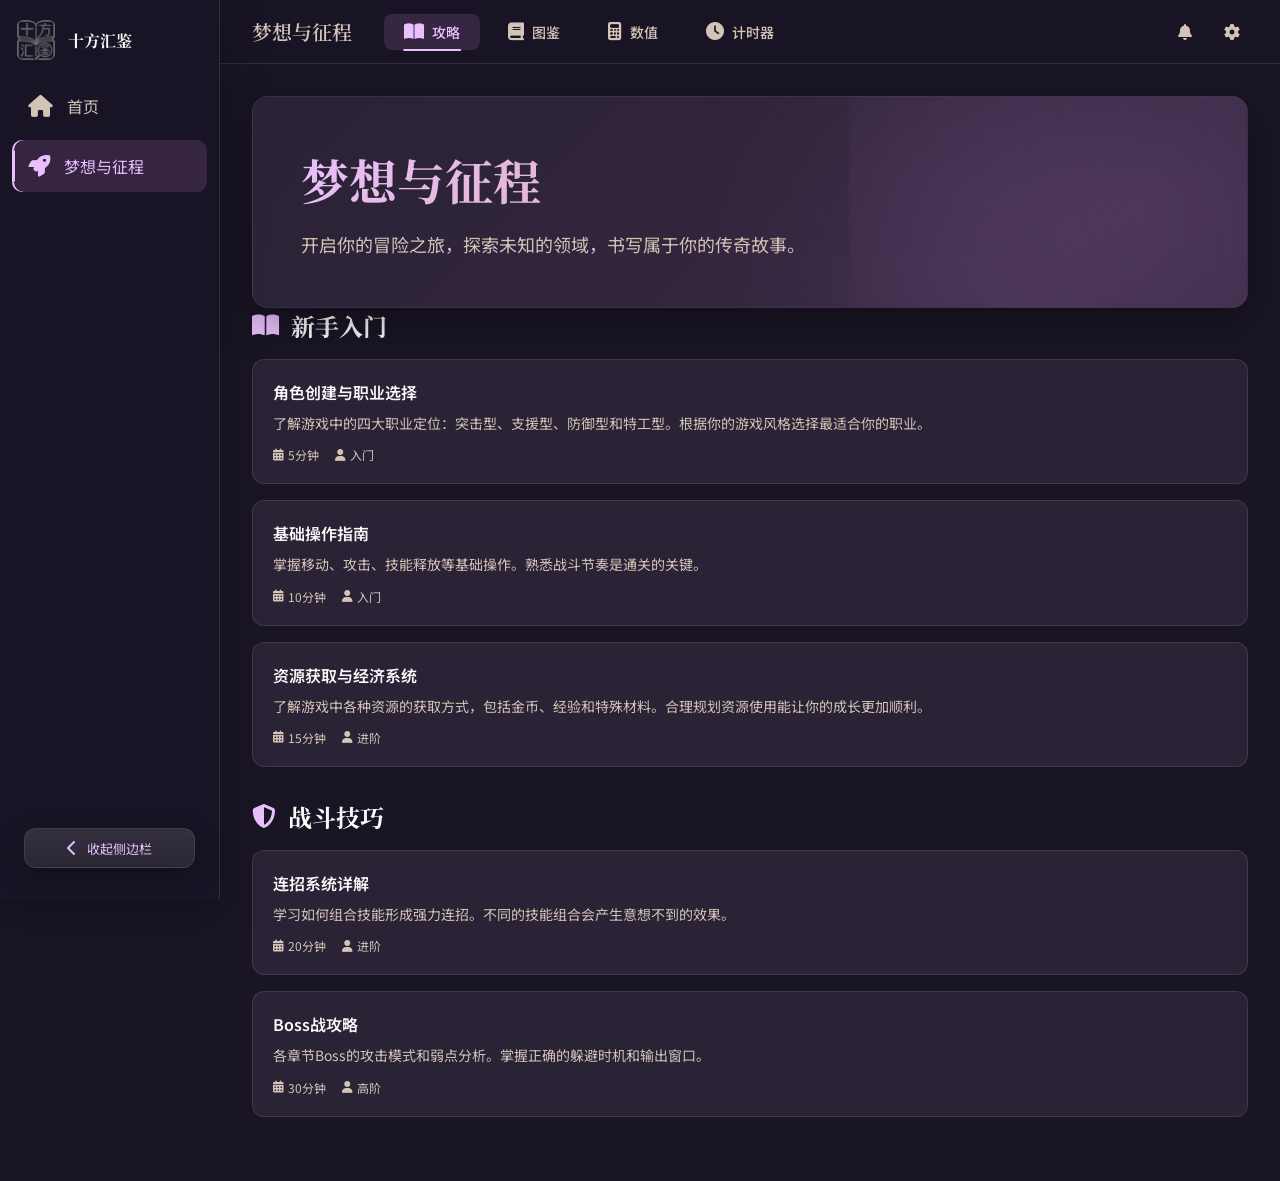
==== dreams.html @ 82f9de35 "Add files via upload" ====
<!DOCTYPE html>
<html lang="zh-CN">
  <head>
<meta charset="UTF-8">
<meta name="viewport" content="width=device-width, initial-scale=1.0">
<title>梦想与征程 - 十方汇鉴</title>
<link rel="icon" type="image/png" href="icon/app_icon_round.png">
<link href="https://cdn.bootcdn.net/ajax/libs/font-awesome/6.4.0/css/all.min.css" rel="stylesheet">
<link href="https://fonts.googleapis.com/css2?family=Noto+Serif+SC:wght@400;600;700&family=Noto+Sans+SC:wght@400;500;700&family=Material+Symbols+Outlined:opsz,wght@20..48,100..700&display=swap" rel="stylesheet">
<script>
  // 首次访问默认展开；之后才持久化用户折叠选择
  try {
    if (!localStorage.getItem('sidebarVisited')) {
      localStorage.setItem('sidebarVisited', 'true');
      localStorage.setItem('sidebarCollapsed', 'false');
    }

    // 预先应用侧边栏折叠状态，避免页面跳转时“闪一下”
    if (localStorage.getItem('sidebarCollapsed') === 'true') {
      document.documentElement.classList.add('sidebar-precollapsed');
    }
  } catch (e) {}
</script>
<link rel="stylesheet" href="styles.css">
</head>
<body class="theme-dream">

<!-- 侧边栏 -->
<aside class="sidebar">
  <div class="sidebar-header">
    <img src="icon/logo.png" alt="十方汇鉴" class="sidebar-logo">
    <span class="sidebar-title">十方汇鉴</span>
  </div>
  
  <nav class="sidebar-nav">
    <a class="nav-btn" data-page="home" href="index.html">
      <i class="fas fa-home"></i>
      <span class="nav-text">首页</span>
    </a>
    <a class="nav-btn active" data-page="dream" href="dreams.html">
      <i class="fas fa-rocket"></i>
      <span class="nav-text">梦想与征程</span>
    </a>
  </nav>

  <div class="sidebar-footer">
    <button class="sidebar-toggle" id="sidebarToggle" aria-label="折叠/展开侧边栏">
      <i class="fas fa-chevron-left" aria-hidden="true"></i>
      <span class="toggle-text">收起侧边栏</span>
    </button>
  </div>
</aside>

<!-- 主内容区 -->
<main class="main-content">
  <!-- 顶部导航 - 包含攻略、图鉴、数值、计时器 -->
  <header class="top-nav">
    <div class="top-nav-left">
      <h1 class="top-nav-title" id="pageTitle">梦想与征程</h1>
      
      <!-- 页面导航按钮 -->
      <nav class="page-nav" id="pageNav">
        <button class="page-nav-btn active" data-page="dream-home">
          <i class="fas fa-book-open"></i>
          攻略
        </button>
        <button class="page-nav-btn" data-page="dream-gallery">
          <i class="fas fa-book"></i>
          图鉴
        </button>
        <button class="page-nav-btn" data-page="dream-calc">
          <i class="fas fa-calculator"></i>
          数值
        </button>
        <button class="page-nav-btn" data-page="dream-timer">
          <i class="fas fa-clock"></i>
          计时器
        </button>
      </nav>
    </div>
    
    <div class="top-nav-actions">
      <i class="fas fa-bell"></i>
      <i class="fas fa-cog"></i>
    </div>
  </header>

  <!-- 内容区域 -->
  <div class="page-content">
    
    <!-- 梦想首页 - 攻略 -->
    <div class="page-container active" id="page-dream-home">
      <section class="hero-section">
        <div class="glow-effect glow-1"></div>
        <h2 class="hero-title">梦想与征程</h2>
        <p class="hero-subtitle">开启你的冒险之旅，探索未知的领域，书写属于你的传奇故事。</p>
      </section>

      <!-- 游戏攻略分类 -->
      <div class="guide-section">
        <h3><i class="fas fa-book-open"></i> 新手入门</h3>
        
        <div class="guide-card">
          <h4>角色创建与职业选择</h4>
          <p>了解游戏中的四大职业定位：突击型、支援型、防御型和特工型。根据你的游戏风格选择最适合你的职业。</p>
          <div class="guide-meta">
            <span><i class="fas fa-calendar-alt"></i> 5分钟</span>
            <span><i class="fas fa-user"></i> 入门</span>
          </div>
        </div>

        <div class="guide-card">
          <h4>基础操作指南</h4>
          <p>掌握移动、攻击、技能释放等基础操作。熟悉战斗节奏是通关的关键。</p>
          <div class="guide-meta">
            <span><i class="fas fa-calendar-alt"></i> 10分钟</span>
            <span><i class="fas fa-user"></i> 入门</span>
          </div>
        </div>

        <div class="guide-card">
          <h4>资源获取与经济系统</h4>
          <p>了解游戏中各种资源的获取方式，包括金币、经验和特殊材料。合理规划资源使用能让你的成长更加顺利。</p>
          <div class="guide-meta">
            <span><i class="fas fa-calendar-alt"></i> 15分钟</span>
            <span><i class="fas fa-user"></i> 进阶</span>
          </div>
        </div>
      </div>

      <div class="guide-section">
        <h3><i class="fas fa-shield-alt"></i> 战斗技巧</h3>
        
        <div class="guide-card">
          <h4>连招系统详解</h4>
          <p>学习如何组合技能形成强力连招。不同的技能组合会产生意想不到的效果。</p>
          <div class="guide-meta">
            <span><i class="fas fa-calendar-alt"></i> 20分钟</span>
            <span><i class="fas fa-user"></i> 进阶</span>
          </div>
        </div>

        <div class="guide-card">
          <h4>Boss战攻略</h4>
          <p>各章节Boss的攻击模式和弱点分析。掌握正确的躲避时机和输出窗口。</p>
          <div class="guide-meta">
            <span><i class="fas fa-calendar-alt"></i> 30分钟</span>
            <span><i class="fas fa-user"></i> 高阶</span>
          </div>
        </div>
      </div>
    </div>

    <!-- 梦想图鉴 -->
    <div class="page-container" id="page-dream-gallery">
      <div class="gallery-layout">
        <!-- 左侧：筛选和搜索 -->
        <aside class="gallery-sidebar">
          <!-- 搜索框 -->
          <div class="gallery-search">
            <i class="fas fa-search"></i>
            <input type="text" id="gallerySearchInput" placeholder="搜索道具名称...">
          </div>

          <!-- 筛选器 -->
          <div class="gallery-filters">
            <h4 class="filter-title">品阶筛选</h4>
            <div class="filter-buttons" id="filter-tier">
              <button class="filter-btn active" data-value="全部">全部</button>
              <button class="filter-btn" data-value="普通">普通</button>
              <button class="filter-btn" data-value="稀有">稀有</button>
              <button class="filter-btn" data-value="英雄">英雄</button>
              <button class="filter-btn" data-value="传说">传说</button>
            </div>

            <h4 class="filter-title">道具分类</h4>
            <div class="filter-buttons" id="filter-category">
              <button class="filter-btn active" data-value="全部">全部</button>
              <button class="filter-btn" data-value="武器">武器</button>
              <button class="filter-btn" data-value="防具">防具</button>
              <button class="filter-btn" data-value="材料">材料</button>
            </div>

            <h4 class="filter-title">适用职业</h4>
            <div class="filter-buttons" id="filter-class">
              <button class="filter-btn active" data-value="全部">全部</button>
              <button class="filter-btn" data-value="突击型">突击型</button>
              <button class="filter-btn" data-value="支援型">支援型</button>
              <button class="filter-btn" data-value="防御型">防御型</button>
              <button class="filter-btn" data-value="特工型">特工型</button>
              <button class="filter-btn" data-value="全职业">全职业</button>
            </div>
          </div>

          <!-- 统计信息 -->
          <div class="gallery-stats">
            <span>共 <strong id="itemCount">0</strong> 个道具</span>
          </div>
        </aside>

        <!-- 中间：道具列表 -->
        <div class="gallery-items" id="galleryItems">
          <div class="gallery-items-header">
            <span>道具列表</span>
          </div>
          <div class="items-list" id="itemsList">
            <!-- 动态生成 -->
          </div>
        </div>

        <!-- 右侧：道具详情 -->
        <div class="gallery-detail" id="galleryDetail">
          <div class="detail-placeholder">
            <i class="fas fa-box-open" aria-hidden="true"></i>
            <p>选择道具查看详情</p>
          </div>
          <div class="detail-content" id="itemDetailContent" style="display: none;">
            <div class="detail-header">
              <h3 class="item-name" id="detailItemName"></h3>
              <span class="item-tier" id="detailItemTier"></span>
            </div>
            <div class="detail-section">
              <h4><i class="fas fa-tags" aria-hidden="true"></i> 基本信息</h4>
              <div class="detail-row">
                <span class="detail-label">道具分类</span>
                <span class="detail-value" id="detailCategory"></span>
              </div>
              <div class="detail-row">
                <span class="detail-label">适用职业</span>
                <span class="detail-value" id="detailClass"></span>
              </div>
              <div class="detail-row">
                <span class="detail-label">是否可制作</span>
                <span class="detail-value" id="detailCraftable"></span>
              </div>
            </div>
            <div class="detail-section">
              <h4><i class="fas fa-wand-magic-sparkles" aria-hidden="true"></i> 道具属性</h4>
              <div class="item-attrs" id="detailAttrs"></div>
            </div>
            <div class="detail-section">
              <h4><i class="fas fa-location-dot" aria-hidden="true"></i> 掉落信息</h4>
              <div class="detail-row">
                <span class="detail-label">掉落来源</span>
                <span class="detail-value" id="detailSource"></span>
              </div>
              <div class="detail-row">
                <span class="detail-label">所在地图</span>
                <span class="detail-value" id="detailMap"></span>
              </div>
              <div class="detail-row">
                <span class="detail-label">刷新点位</span>
                <span class="detail-value" id="detailLocation"></span>
              </div>
              <div class="detail-row">
                <span class="detail-label">掉落概率</span>
                <span class="detail-value" id="detailDropRate"></span>
              </div>
            </div>
            <div class="detail-section" id="detailCraftSection" style="display: none;">
              <h4><i class="fas fa-hammer" aria-hidden="true"></i> 制作材料</h4>
              <div class="craft-materials" id="detailCraftMaterials"></div>
            </div>
          </div>
        </div>
      </div>
    </div>

    <!-- 梦想数值 -->
    <div class="page-container" id="page-dream-calc">
      <section class="hero-section">
        <div class="glow-effect glow-1"></div>
        <h2 class="hero-title">数值计算</h2>
        <p class="hero-subtitle">精准的角色数值分析，助你优化配装策略。</p>
      </section>

      <div class="calc-card">
        <h3>夜刃 - Kael 属性分析</h3>
        <div class="calc-row">
          <span class="calc-label">攻击力</span>
          <span class="calc-value">98</span>
        </div>
        <div class="progress-bar">
          <div class="progress-fill" style="width: 98%"></div>
        </div>
        
        <div class="calc-row" style="margin-top: 16px;">
          <span class="calc-label">防御力</span>
          <span class="calc-value">45</span>
        </div>
        <div class="progress-bar">
          <div class="progress-fill" style="width: 45%"></div>
        </div>
        
        <div class="calc-row" style="margin-top: 16px;">
          <span class="calc-label">速度</span>
          <span class="calc-value">92</span>
        </div>
        <div class="progress-bar">
          <div class="progress-fill" style="width: 92%"></div>
        </div>
        
        <div class="calc-row" style="margin-top: 16px;">
          <span class="calc-label">生命值</span>
          <span class="calc-value">3200</span>
        </div>
        <div class="progress-bar">
          <div class="progress-fill" style="width: 65%"></div>
        </div>
      </div>

      <div class="calc-card">
        <h3>流光 - Lyra 属性分析</h3>
        <div class="calc-row">
          <span class="calc-label">攻击力</span>
          <span class="calc-value">52</span>
        </div>
        <div class="progress-bar">
          <div class="progress-fill" style="width: 52%"></div>
        </div>
        
        <div class="calc-row" style="margin-top: 16px;">
          <span class="calc-label">防御力</span>
          <span class="calc-value">78</span>
        </div>
        <div class="progress-bar">
          <div class="progress-fill" style="width: 78%"></div>
        </div>
        
        <div class="calc-row" style="margin-top: 16px;">
          <span class="calc-label">治疗量</span>
          <span class="calc-value">95</span>
        </div>
        <div class="progress-bar">
          <div class="progress-fill" style="width: 95%"></div>
        </div>
      </div>
    </div>

    <!-- 梦想计时器 -->
    <div class="page-container" id="page-dream-timer">
      <section class="hero-section">
        <div class="glow-effect glow-1"></div>
        <h2 class="hero-title">计时器</h2>
        <p class="hero-subtitle">追踪重要活动时间，不再错过任何奖励。</p>
      </section>

      <div class="timer-card">
        <div class="timer-info">
          <h4>每日签到</h4>
          <p>每日凌晨重置</p>
        </div>
        <div class="timer-countdown" id="timer-signin">--:--:--</div>
      </div>

      <div class="timer-card">
        <div class="timer-info">
          <h4>体力恢复</h4>
          <p>每 6 分钟恢复 1 点</p>
        </div>
        <div class="timer-countdown" id="timer-stamina">--:--</div>
      </div>

      <div class="timer-card">
        <div class="timer-info">
          <h4>周常副本</h4>
          <p>每周一凌晨重置</p>
        </div>
        <div class="timer-countdown" id="timer-weekly">--天 --:--:--</div>
      </div>

      <div class="timer-card">
        <div class="timer-info">
          <h4>限时活动</h4>
          <p>剩余时间</p>
        </div>
        <div class="timer-countdown urgent" id="timer-event">02:34:15</div>
      </div>
    </div>

  </div>
</main>

<!-- 角色详情弹窗 -->
<div class="character-detail-modal" id="characterDetailModal">
  <div class="character-detail-content">
    <div class="character-detail-header">
      <img class="character-detail-img" src="" alt="">
      <div class="character-detail-info">
        <h3></h3>
        <span class="role-tag"></span>
      </div>
    </div>
    <div class="character-detail-stats">
      <div class="detail-stat">
        <span class="detail-stat-value">0</span>
        <span class="detail-stat-label">攻击力</span>
      </div>
      <div class="detail-stat">
        <span class="detail-stat-value">0</span>
        <span class="detail-stat-label">防御力</span>
      </div>
      <div class="detail-stat">
        <span class="detail-stat-value">0</span>
        <span class="detail-stat-label">速度</span>
      </div>
    </div>
    <p class="character-detail-desc"></p>
    <button class="character-detail-close" id="closeDetailModal">关闭</button>
  </div>
</div>

<script src="components.js"></script>
<script src="main.js"></script>
<script>
  Components.init({ currentPage: 'dream', theme: 'dream' });
</script>

</body>
</html>
---- styles.css ----
/* ===== 基础样式重置 ===== */
* {
  margin: 0;
  padding: 0;
  box-sizing: border-box;
}

/* ===== CSS 变量 - 首页主题 ===== */
:root,
.theme-home {
  --sidebar-bg: #111E31;
  --sidebar-border: rgba(255, 255, 255, 0.08);
  --sidebar-text: #b8c5d6;
  --sidebar-text-active: #ffffff;
  --sidebar-icon-bg: rgba(255, 255, 255, 0.1);
  --sidebar-hover-bg: rgba(255, 255, 255, 0.08);
  
  --bg-primary: #121212;
  --bg-secondary: #1a1a1a;
  --bg-card: #1e1e1e;
  --text-primary: #e8e8e8;
  --text-secondary: #a0a0a0;
  --accent: #c9a66b;
  
  --nav-bg: rgba(17, 30, 49, 0.95);
  --nav-text: #b8c5d6;
  --nav-active: #ffffff;
  
  /* 统一视觉 Token */
  --radius-sm: 8px;
  --radius-md: 12px;
  --radius-lg: 16px;
  --shadow-sm: 0 6px 18px rgba(0, 0, 0, 0.18);
  --shadow-md: 0 12px 36px rgba(0, 0, 0, 0.28);
  --shadow-lg: 0 20px 60px rgba(0, 0, 0, 0.38);
  --ring: 0 0 0 3px rgba(201, 166, 107, 0.35);

  --transition: all 0.28s cubic-bezier(0.2, 0.8, 0.2, 1);
}

/* ===== CSS 变量 - 游戏页主题 ===== */
.theme-dream {
  --sidebar-bg: rgba(26, 21, 37, 0.95);
  --sidebar-border: rgba(255, 255, 255, 0.1);
  --sidebar-text: #d4c4b7;
  --sidebar-text-active: #e9c0fd;
  --sidebar-icon-bg: rgba(115, 81, 134, 0.4);
  --sidebar-hover-bg: rgba(255, 255, 255, 0.1);
  
  --bg-primary: #1a1525;
  --bg-secondary: #2a2235;
  --bg-card: #2a2235;
  --text-primary: #f9f9f9;
  --text-secondary: #d4c4b7;
  --accent: #e9c0fd;
  
  --nav-bg: rgba(26, 21, 37, 0.7);
  --nav-text: #d4c4b7;
  --nav-active: #e9c0fd;
  
  --radius-sm: 8px;
  --radius-md: 12px;
  --radius-lg: 16px;
  --shadow-sm: 0 8px 24px rgba(0, 0, 0, 0.28);
  --shadow-md: 0 14px 42px rgba(0, 0, 0, 0.36);
  --shadow-lg: 0 22px 72px rgba(0, 0, 0, 0.44);
  --ring: 0 0 0 3px rgba(233, 192, 253, 0.33);

  --transition: all 0.28s cubic-bezier(0.2, 0.8, 0.2, 1);
}

/* ===== Body 基础样式 ===== */
body {
  font-family: 'Noto Sans SC', 'Microsoft YaHei', sans-serif;
  background-color: var(--bg-primary);
  color: var(--text-primary);
  min-height: 100vh;
  transition: var(--transition);
  overflow-x: hidden;
}

::selection {
  background: rgba(201, 166, 107, 0.35);
}

.theme-dream ::selection {
  background: rgba(233, 192, 253, 0.3);
}

a {
  color: inherit;
  text-decoration: none;
}

button {
  font-family: inherit;
}

/* 键盘可访问性：仅键盘时显示焦点环 */
:where(a, button, input, [tabindex]):focus-visible {
  outline: none;
  box-shadow: var(--ring);
  border-radius: var(--radius-sm);
}

/* 让滚动条更精致（支持的浏览器） */
*::-webkit-scrollbar {
  width: 8px;
  height: 8px;
}

*::-webkit-scrollbar-thumb {
  background: rgba(255, 255, 255, 0.12);
  border-radius: 999px;
}

*::-webkit-scrollbar-thumb:hover {
  background: rgba(255, 255, 255, 0.18);
}

*::-webkit-scrollbar-track {
  background: transparent;
}

/* 降低动画眩晕 */
@media (prefers-reduced-motion: reduce) {
  * {
    animation-duration: 1ms !important;
    animation-iteration-count: 1 !important;
    transition-duration: 1ms !important;
    scroll-behavior: auto !important;
  }
}

/* 图标字体 */
.fas {
  font-family: 'Font Awesome 6 Free';
  font-weight: 900;
  display: inline-block;
  font-style: normal;
  font-variant: normal;
  text-rendering: auto;
  line-height: 1;
}

body::before {
  content: '';
  position: fixed;
  top: 0;
  left: 0;
  right: 0;
  bottom: 0;
  pointer-events: none;
  z-index: -1;
  background: var(--bg-primary);
  transition: var(--transition);
}

/* 主题特定背景 */
.theme-home body::before {
  background: var(--bg-primary);
}

.theme-dream body::before {
  background: 
    radial-gradient(circle at top right, rgba(115, 81, 134, 0.2), transparent 40%),
    radial-gradient(circle at bottom left, rgba(233, 192, 253, 0.15), transparent 50%),
    #1a1525;
}

/* ===== 侧边栏 ===== */
.sidebar {
  position: fixed;
  left: 0;
  top: 0;
  height: 100vh;
  width: 220px;
  background: var(--sidebar-bg);
  border-right: 1px solid var(--sidebar-border);
  display: flex;
  flex-direction: column;
  align-items: center;
  padding: 20px 0;
  z-index: 1000;
  transition: var(--transition);
  overflow: hidden;
  box-shadow: 0 12px 40px rgba(0, 0, 0, 0.28);
}

/* 侧边栏折叠状态 */
.sidebar.collapsed {
  width: 72px;
}

/* 首屏预折叠：避免页面跳转时侧边栏闪烁 */
.sidebar-precollapsed .sidebar {
  width: 72px;
}

.sidebar-precollapsed .nav-text {
  opacity: 0;
  width: 0;
  margin: 0;
}

.sidebar-precollapsed .sidebar-title {
  opacity: 0;
}

.sidebar-precollapsed .main-content {
  margin-left: 72px;
}

.sidebar-precollapsed .sidebar-toggle {
  width: 44px;
  height: 44px;
  border-radius: 10px;
}

.sidebar-precollapsed .sidebar-toggle .toggle-text {
  display: none;
}

.sidebar-precollapsed .sidebar-toggle .fas {
  transform: rotate(180deg);
}

.sidebar.collapsed .nav-text {
  opacity: 0;
  width: 0;
  margin: 0;
}

.sidebar.collapsed .sidebar-title {
  opacity: 0;
}

/* 导航文字默认显示 */
.nav-text {
  opacity: 1;
  transition: opacity 0.3s ease, width 0.3s ease, margin 0.3s ease;
}

.sidebar-header {
  width: 100%;
  display: flex;
  align-items: center;
  justify-content: flex-start;
  padding: 0 16px;
  margin-bottom: 20px;
  flex-shrink: 0;
  position: relative;
  box-sizing: border-box;
}

/* Logo样式 */
.sidebar-logo {
  width: 40px;
  height: 40px;
  object-fit: contain;
  border-radius: 8px;
  transition: transform 0.3s ease;
  flex-shrink: 0;
}

.sidebar-logo:hover {
  transform: translateY(-1px) scale(1.02);
}

.sidebar-title {
  margin-left: 12px;
  white-space: nowrap;
  opacity: 1;
  font-family: 'Noto Serif SC', serif;
  font-weight: 700;
  font-size: 16px;
  color: var(--text-primary);
  transition: opacity 0.3s ease, margin 0.3s ease;
  pointer-events: none;
}

.sidebar.collapsed .sidebar-title {
  opacity: 0;
  margin-left: 0;
  width: 0;
  overflow: hidden;
}

/* 侧边栏切换按钮 - 优化设计 */
.sidebar-toggle {
  width: calc(100% - 24px);
  height: 40px;
  border-radius: var(--radius-md);
  background: linear-gradient(180deg, rgba(255,255,255,0.12), rgba(255,255,255,0.08));
  border: 1px solid var(--sidebar-border);
  color: var(--sidebar-text-active);
  display: flex;
  align-items: center;
  justify-content: center;
  gap: 10px;
  cursor: pointer;
  transition: var(--transition);
  font-size: 14px;
  box-shadow: var(--shadow-sm);
}

.sidebar-toggle:hover {
  background: linear-gradient(180deg, rgba(255,255,255,0.14), rgba(255,255,255,0.10));
  color: var(--sidebar-text-active);
  border-color: var(--accent);
  transform: translateY(-1px);
}

.sidebar-toggle:active {
  transform: translateY(0px) scale(0.99);
  box-shadow: none;
}

.sidebar.collapsed .sidebar-toggle {
  width: 44px;
  height: 44px;
  border-radius: var(--radius-md);
}

.sidebar.collapsed .sidebar-toggle:hover {
  transform: translateY(-1px);
}

.sidebar-toggle .fas {
  font-size: 16px;
  transition: transform 0.3s ease;
}

.sidebar.collapsed .sidebar-toggle .fas {
  transform: rotate(180deg);
}

.sidebar-toggle .toggle-text {
  font-size: 13px;
  letter-spacing: 0.2px;
  white-space: nowrap;
}

.sidebar.collapsed .sidebar-toggle .toggle-text {
  display: none;
}

.sidebar-footer {
  width: 100%;
  padding: 12px;
  flex-shrink: 0;
  display: flex;
  justify-content: center;
}

.theme-dream .sidebar-header {
  background: transparent;
}

.sidebar-nav {
  flex: 1;
  width: 100%;
  padding: 0 12px;
  display: flex;
  flex-direction: column;
  gap: 8px;
}

.nav-btn {
  display: flex;
  align-items: center;
  padding: 14px 16px;
  border-radius: 10px;
  cursor: pointer;
  transition: var(--transition);
  text-decoration: none;
  color: var(--sidebar-text);
  position: relative;
  white-space: nowrap;
  overflow: hidden;
  min-height: 52px;
  box-sizing: border-box;
  outline: none;
}

.sidebar.collapsed .nav-btn {
  padding: 14px;
  justify-content: center;
}

.nav-btn:hover {
  background: var(--sidebar-hover-bg);
  color: var(--sidebar-text-active);
  transform: translateX(2px);
}

.nav-btn:active {
  transform: translateX(1px) scale(0.99);
}

.nav-btn.active {
  background: var(--sidebar-icon-bg);
  color: var(--sidebar-text-active);
  box-shadow: inset 2px 0 0 var(--accent);
}

.nav-btn::after {
  content: '';
  position: absolute;
  left: 10px;
  right: 10px;
  bottom: 6px;
  height: 1px;
  background: linear-gradient(90deg, transparent, rgba(255,255,255,0.12), transparent);
  opacity: 0;
  transition: opacity 0.2s ease;
}

.nav-btn:hover::after {
  opacity: 1;
}

.nav-btn.active::before {
  content: '';
  position: absolute;
  left: 0;
  top: 10px;
  bottom: 10px;
  width: 3px;
  background: var(--accent);
  border-radius: 999px;
  box-shadow: 0 0 0 1px rgba(0,0,0,0.12);
}

.theme-dream .nav-btn.active::before {
  background: #e9c0fd;
}

.theme-dream .nav-btn.active {
  background: rgba(115, 81, 134, 0.3);
  box-shadow: inset 2px 0 0 #e9c0fd;
}

.nav-btn .fas {
  font-size: 22px;
  flex-shrink: 0;
  margin-right: 14px;
  min-width: 22px;
  text-align: center;
}

/* 折叠态：图标更居中更“按钮化” */
.sidebar.collapsed .nav-btn {
  border-radius: var(--radius-md);
}

.sidebar.collapsed .nav-btn:hover {
  transform: translateY(-1px);
}

.sidebar.collapsed .nav-btn:active {
  transform: translateY(0px) scale(0.99);
}

.sidebar.collapsed .nav-btn .fas {
  margin-right: 0;
}

/* ===== 主内容区 ===== */
.main-content {
  margin-left: 220px;
  min-height: 100vh;
  transition: var(--transition);
}

/* ===== 顶部导航 ===== */
.top-nav {
  position: sticky;
  top: 0;
  height: 64px;
  background: var(--nav-bg);
  backdrop-filter: blur(20px);
  border-bottom: 1px solid var(--sidebar-border);
  display: flex;
  align-items: center;
  justify-content: space-between;
  padding: 0 32px;
  z-index: 100;
  transition: var(--transition);
}

.top-nav-left {
  display: flex;
  align-items: center;
  gap: 32px;
}

.top-nav-title {
  font-family: 'Noto Serif SC', serif;
  font-size: 20px;
  font-weight: 600;
  color: var(--nav-text);
  transition: var(--transition);
}

/* 顶部页面导航按钮 */
.page-nav {
  display: flex;
  gap: 8px;
}

.page-nav-btn {
  position: relative;
  padding: 8px 20px;
  border-radius: 8px;
  cursor: pointer;
  transition: var(--transition);
  color: var(--nav-text);
  font-size: 14px;
  font-weight: 500;
  display: flex;
  align-items: center;
  gap: 8px;
  border: none;
  background: transparent;
}

.page-nav-btn:hover {
  background: var(--sidebar-hover-bg);
  color: var(--nav-active);
}

.page-nav-btn.active {
  background: var(--sidebar-icon-bg);
  color: var(--nav-active);
}

.theme-dream .page-nav-btn.active {
  background: rgba(115, 81, 134, 0.3);
}

.page-nav-btn.active::after {
  content: '';
  position: absolute;
  bottom: -1px;
  left: 50%;
  transform: translateX(-50%);
  width: 60%;
  height: 2px;
  background: var(--accent);
  border-radius: 2px;
}

.theme-dream .page-nav-btn.active::after {
  background: #e9c0fd;
}

.page-nav-btn .fas {
  font-size: 18px;
}

.top-nav-actions {
  display: flex;
  align-items: center;
  gap: 16px;
}

.top-nav-actions .fas {
  color: var(--nav-text);
  cursor: pointer;
  padding: 8px;
  border-radius: 8px;
  transition: var(--transition);
}

.top-nav-actions .fas:hover {
  background: var(--sidebar-hover-bg);
  color: var(--nav-active);
}

/* ===== 内容区域 ===== */
.page-content {
  padding: 32px;
  max-width: 1400px;
  margin: 0 auto;
}

/* 页面容器 */
.page-container {
  display: none;
  animation: fadeIn 0.35s cubic-bezier(0.2, 0.8, 0.2, 1);
}

.page-container.active {
  display: block;
}

/* 首页样式 */
.home-page {
  display: flex;
  flex-direction: column;
  gap: 32px;
}

.hero-section {
  background: linear-gradient(135deg, #1e1e1e 0%, #2a2a2a 100%);
  border-radius: 16px;
  padding: 48px;
  position: relative;
  overflow: hidden;
  border: 1px solid rgba(255, 255, 255, 0.06);
  box-shadow: var(--shadow-md);
}

.theme-dream .hero-section {
  background: linear-gradient(135deg, #2a2235 0%, #3a2a45 100%);
}

.hero-section::before {
  content: '';
  position: absolute;
  top: -50%;
  right: -20%;
  width: 60%;
  height: 200%;
  background: radial-gradient(ellipse, rgba(201, 166, 107, 0.15), transparent);
  pointer-events: none;
}

.theme-dream .hero-section::before {
  background: radial-gradient(ellipse, rgba(115, 81, 134, 0.3), transparent);
}

.hero-title {
  font-family: 'Noto Serif SC', serif;
  font-size: 48px;
  font-weight: 700;
  margin-bottom: 16px;
  background: linear-gradient(135deg, #ffffff 0%, #a0a0a0 100%);
  -webkit-background-clip: text;
  -webkit-text-fill-color: transparent;
  background-clip: text;
}

.theme-dream .hero-title {
  background: linear-gradient(135deg, #e9c0fd 0%, #d4a373 100%);
  -webkit-background-clip: text;
  background-clip: text;
}

.hero-subtitle {
  font-size: 18px;
  color: var(--text-secondary);
  max-width: 600px;
  line-height: 1.6;
}

/* 卡片网格 */
.card-grid {
  display: grid;
  grid-template-columns: repeat(auto-fill, minmax(300px, 1fr));
  gap: 24px;
}

.content-card {
  background: var(--bg-card);
  border-radius: 12px;
  padding: 24px;
  border: 1px solid var(--sidebar-border);
  transition: var(--transition);
  cursor: pointer;
  box-shadow: 0 0 0 rgba(0,0,0,0);
  position: relative;
  overflow: hidden;
}

.content-card:hover {
  transform: translateY(-4px);
  border-color: var(--accent);
  box-shadow: var(--shadow-md);
}

.theme-dream .content-card:hover {
  box-shadow: 0 12px 40px rgba(115, 81, 134, 0.28);
}

.content-card::before {
  content: '';
  position: absolute;
  inset: -40% -30%;
  background: radial-gradient(circle at 30% 30%, rgba(255,255,255,0.08), transparent 55%);
  opacity: 0;
  transform: translateY(8px);
  transition: opacity 0.25s ease, transform 0.25s ease;
  pointer-events: none;
}

.content-card:hover::before {
  opacity: 1;
  transform: translateY(0);
}

.content-card:active {
  transform: translateY(-1px) scale(0.99);
  box-shadow: var(--shadow-sm);
}

.card-icon {
  width: 48px;
  height: 48px;
  background: var(--sidebar-icon-bg);
  border-radius: 12px;
  display: flex;
  align-items: center;
  justify-content: center;
  margin-bottom: 16px;
  box-shadow: inset 0 0 0 1px rgba(255,255,255,0.06);
}

.card-icon .fas {
  font-size: 24px;
  color: var(--accent);
}

.card-title {
  font-family: 'Noto Serif SC', serif;
  font-size: 20px;
  font-weight: 600;
  margin-bottom: 8px;
  color: var(--text-primary);
}

.card-desc {
  font-size: 14px;
  color: var(--text-secondary);
  line-height: 1.6;
}

/* ===== 角色卡片 ===== */
.character-grid {
  display: grid;
  grid-template-columns: repeat(auto-fill, minmax(260px, 1fr));
  gap: 24px;
}

.character-card {
  background: var(--bg-card);
  border-radius: 12px;
  overflow: hidden;
  border: 1px solid var(--sidebar-border);
  transition: var(--transition);
  cursor: pointer;
  box-shadow: 0 0 0 rgba(0,0,0,0);
}

.character-card:hover {
  transform: scale(1.02);
  border-color: var(--accent);
  box-shadow: var(--shadow-md);
}

.theme-dream .character-card:hover {
  border-color: #e9c0fd;
}

.character-card.clicked {
  transform: scale(0.98);
  box-shadow: inset 0 0 20px rgba(0, 0, 0, 0.3);
}

.character-img {
  width: 100%;
  height: 200px;
  object-fit: cover;
  filter: brightness(0.8);
  transition: var(--transition);
}

.character-card:hover .character-img {
  filter: brightness(1);
}

.character-info {
  padding: 16px;
}

.character-name {
  font-family: 'Noto Serif SC', serif;
  font-size: 18px;
  font-weight: 600;
  margin-bottom: 4px;
  color: var(--text-primary);
}

.character-role {
  font-size: 14px;
  color: var(--accent);
  margin-bottom: 8px;
}

.theme-dream .character-role {
  color: #e9c0fd;
}

.character-stats {
  display: flex;
  gap: 12px;
  font-size: 12px;
  color: var(--text-secondary);
}

.stat-item {
  display: flex;
  align-items: center;
  gap: 4px;
}

.stat-item .fas {
  font-size: 14px;
  opacity: 0.9;
}

/* 角色卡片详情弹窗 */
.character-detail-modal {
  position: fixed;
  top: 0;
  left: 0;
  right: 0;
  bottom: 0;
  background: rgba(0, 0, 0, 0.7);
  display: flex;
  align-items: center;
  justify-content: center;
  z-index: 2000;
  opacity: 0;
  visibility: hidden;
  transition: var(--transition);
}

.character-detail-modal.active {
  opacity: 1;
  visibility: visible;
}

.character-detail-content {
  background: var(--bg-card);
  border-radius: 16px;
  padding: 32px;
  max-width: 500px;
  width: 90%;
  border: 1px solid var(--sidebar-border);
  transform: scale(0.9);
  transition: var(--transition);
}

.character-detail-modal.active .character-detail-content {
  transform: scale(1);
}

.character-detail-header {
  display: flex;
  gap: 20px;
  margin-bottom: 24px;
}

.character-detail-img {
  width: 120px;
  height: 120px;
  border-radius: 12px;
  object-fit: cover;
}

.character-detail-info h3 {
  font-family: 'Noto Serif SC', serif;
  font-size: 24px;
  margin-bottom: 8px;
  color: var(--text-primary);
}

.character-detail-info .role-tag {
  display: inline-block;
  padding: 4px 12px;
  background: var(--sidebar-icon-bg);
  border-radius: 20px;
  font-size: 12px;
  color: var(--accent);
  margin-bottom: 12px;
}

.character-detail-stats {
  display: grid;
  grid-template-columns: repeat(3, 1fr);
  gap: 16px;
  margin-bottom: 24px;
}

.detail-stat {
  text-align: center;
  padding: 16px;
  background: var(--bg-secondary);
  border-radius: 12px;
}

.detail-stat-value {
  font-size: 28px;
  font-weight: 700;
  color: var(--accent);
  display: block;
}

.detail-stat-label {
  font-size: 12px;
  color: var(--text-secondary);
  margin-top: 4px;
}

.character-detail-desc {
  color: var(--text-secondary);
  line-height: 1.6;
  margin-bottom: 20px;
}

.character-detail-close {
  width: 100%;
  padding: 12px;
  background: var(--sidebar-icon-bg);
  border: none;
  border-radius: 8px;
  color: var(--text-primary);
  font-size: 14px;
  cursor: pointer;
  transition: var(--transition);
}

.character-detail-close:hover {
  background: var(--accent);
  color: #121212;
}

/* ===== 攻略页面 ===== */
.guide-section {
  margin-bottom: 32px;
}

.guide-section h3 {
  font-family: 'Noto Serif SC', serif;
  font-size: 24px;
  margin-bottom: 16px;
  color: var(--text-primary);
  display: flex;
  align-items: center;
  gap: 12px;
}

.guide-section h3 .fas {
  color: var(--accent);
}

.theme-dream .guide-section h3 .fas {
  color: #e9c0fd;
}

.guide-card {
  background: var(--bg-card);
  border-radius: 12px;
  padding: 20px;
  border: 1px solid var(--sidebar-border);
  margin-bottom: 16px;
  transition: var(--transition);
  cursor: pointer;
}

.guide-card:hover {
  border-color: var(--accent);
  transform: translateX(8px);
}

.theme-dream .guide-card:hover {
  border-color: #e9c0fd;
}

.guide-card h4 {
  font-size: 16px;
  font-weight: 600;
  margin-bottom: 8px;
  color: var(--text-primary);
}

.guide-card p {
  font-size: 14px;
  color: var(--text-secondary);
  line-height: 1.6;
}

.guide-card .guide-meta {
  display: flex;
  gap: 16px;
  margin-top: 12px;
  font-size: 12px;
  color: var(--text-secondary);
}

.guide-card .guide-meta span {
  display: flex;
  align-items: center;
  gap: 4px;
}

/* ===== 数值页面 ===== */
.calc-card {
  background: var(--bg-card);
  border-radius: 12px;
  padding: 24px;
  border: 1px solid var(--sidebar-border);
  margin-bottom: 24px;
}

.calc-card h3 {
  font-family: 'Noto Serif SC', serif;
  font-size: 20px;
  margin-bottom: 20px;
  color: var(--text-primary);
}

.calc-row {
  display: flex;
  align-items: center;
  justify-content: space-between;
  padding: 12px 0;
  border-bottom: 1px solid var(--sidebar-border);
}

.calc-row:last-child {
  border-bottom: none;
}

.calc-label {
  color: var(--text-secondary);
  font-size: 14px;
}

.calc-value {
  color: var(--accent);
  font-size: 18px;
  font-weight: 600;
}

.theme-dream .calc-value {
  color: #e9c0fd;
}

.progress-bar {
  width: 100%;
  height: 8px;
  background: var(--sidebar-border);
  border-radius: 4px;
  overflow: hidden;
  margin-top: 8px;
}

.progress-fill {
  height: 100%;
  background: linear-gradient(90deg, var(--accent), #f0bd8b);
  border-radius: 4px;
  transition: width 0.5s ease;
}

.theme-dream .progress-fill {
  background: linear-gradient(90deg, #735186, #e9c0fd);
}

/* ===== 计时器页面 ===== */
.timer-card {
  background: var(--bg-card);
  border-radius: 12px;
  padding: 24px;
  border: 1px solid var(--sidebar-border);
  margin-bottom: 16px;
  display: flex;
  align-items: center;
  justify-content: space-between;
}

.timer-info h4 {
  font-size: 16px;
  font-weight: 600;
  margin-bottom: 4px;
  color: var(--text-primary);
}

.timer-info p {
  font-size: 14px;
  color: var(--text-secondary);
}

.timer-countdown {
  font-family: 'Noto Sans SC', monospace;
  font-size: 24px;
  font-weight: 700;
  color: var(--accent);
}

.theme-dream .timer-countdown {
  color: #e9c0fd;
}

.timer-countdown.urgent {
  color: #ef4444;
  animation: pulse 1s infinite;
}

@keyframes pulse {
  0%, 100% { opacity: 1; }
  50% { opacity: 0.5; }
}

/* ===== 游戏页面专用 ===== */
.game-page-header {
  margin-bottom: 32px;
}

.game-tabs {
  display: flex;
  gap: 8px;
  margin-bottom: 24px;
}

.game-tab {
  padding: 10px 24px;
  background: var(--bg-card);
  border: 1px solid var(--sidebar-border);
  border-radius: 8px;
  color: var(--text-secondary);
  cursor: pointer;
  transition: var(--transition);
}

.game-tab:hover {
  border-color: var(--accent);
  color: var(--text-primary);
}

.game-tab.active {
  background: var(--accent);
  border-color: var(--accent);
  color: #121212;
}

.theme-dream .game-tab.active {
  background: #e9c0fd;
  border-color: #e9c0fd;
}

.dream-grid {
  display: grid;
  grid-template-columns: repeat(auto-fill, minmax(280px, 1fr));
  gap: 24px;
}

.dream-card {
  background: var(--bg-card);
  border-radius: 12px;
  overflow: hidden;
  border: 1px solid var(--sidebar-border);
  transition: var(--transition);
}

.dream-card:hover {
  transform: translateY(-4px);
  border-color: #e9c0fd;
  box-shadow: 0 8px 32px rgba(233, 192, 253, 0.2);
}

.dream-card-img {
  width: 100%;
  height: 160px;
  object-fit: cover;
}

.dream-card-content {
  padding: 16px;
}

.dream-card-title {
  font-family: 'Noto Serif SC', serif;
  font-size: 18px;
  margin-bottom: 8px;
  color: var(--text-primary);
}

.dream-card-desc {
  font-size: 14px;
  color: var(--text-secondary);
  line-height: 1.5;
}

/* ===== 响应式 ===== */
@media (max-width: 768px) {
  .sidebar {
    width: 72px;
  }
  
  .sidebar.collapsed {
    width: 72px;
  }
  
  .sidebar-title,
  .nav-text {
    display: none;
  }
  
  .sidebar.collapsed .sidebar-title,
  .sidebar.collapsed .nav-text {
    display: none;
  }
  
  .main-content {
    margin-left: 72px;
  }
  
  .sidebar-footer {
    display: none;
  }
  
  .top-nav {
    padding: 0 16px;
    flex-wrap: wrap;
    height: auto;
    min-height: 64px;
  }
  
  .top-nav-left {
    width: 100%;
    justify-content: space-between;
  }
  
  .page-nav {
    display: flex;
    position: static;
    width: 100%;
    overflow-x: auto;
    padding: 0 16px 12px;
    border-bottom: none;
    -webkit-overflow-scrolling: touch;
    flex-wrap: nowrap;
    gap: 8px;
  }
  
  .page-nav::-webkit-scrollbar {
    display: none;
  }
  
  .page-nav.show {
    display: flex;
  }
  
  .page-content {
    padding: 16px;
  }
  
  .hero-title {
    font-size: 32px;
  }
  
  .hero-section {
    padding: 24px;
  }
  
  .card-grid,
  .character-grid,
  .dream-grid {
    grid-template-columns: 1fr;
  }
}

@media (max-width: 480px) {
  .sidebar {
    top: auto;
    bottom: 0;
    left: 0;
    right: 0;
    width: 100%;
    height: 64px;
    flex-direction: row;
    justify-content: center;
    padding: 0 16px;
    border-right: none;
    border-top: 1px solid var(--sidebar-border);
  }
  
  .sidebar.collapsed {
    width: 100%;
  }
  
  .sidebar-header {
    display: none;
  }
  
  .sidebar-title {
    display: none;
  }
  
  .sidebar-nav {
    flex-direction: row;
    padding: 8px;
    gap: 8px;
    width: 100%;
    justify-content: center;
  }
  
  .nav-btn {
    flex-direction: column;
    padding: 8px 16px;
    min-height: auto;
  }
  
  .nav-btn .fas {
    margin-right: 0;
    margin-bottom: 4px;
  }
  
  .main-content {
    margin-left: 0;
    margin-bottom: 64px;
  }
  
  .top-nav-title {
    font-size: 16px;
  }
  
  .page-nav-btn {
    padding: 6px 12px;
    font-size: 12px;
  }
}

/* 页面切换动画 */
@keyframes fadeIn {
  from {
    opacity: 0;
    transform: translateY(10px);
  }
  to {
    opacity: 1;
    transform: translateY(0);
  }
}

/* 装饰光效 */
.glow-effect {
  position: absolute;
  width: 300px;
  height: 300px;
  border-radius: 50%;
  filter: blur(100px);
  opacity: 0.3;
  pointer-events: none;
}

.glow-1 {
  top: 10%;
  right: 10%;
  background: var(--accent);
}

.theme-dream .glow-1 {
  background: #735186;
}

/* ===== 道具图鉴页面 ===== */
.gallery-layout {
  display: grid;
  grid-template-columns: 260px 1fr 380px;
  gap: 24px;
  min-height: calc(100vh - 160px);
}

.gallery-sidebar {
  background: var(--bg-card);
  border-radius: 12px;
  padding: 20px;
  border: 1px solid var(--sidebar-border);
  height: fit-content;
  position: sticky;
  top: 96px;
  box-shadow: var(--shadow-sm);
}

.gallery-search {
  display: flex;
  align-items: center;
  gap: 12px;
  padding: 12px;
  background: var(--bg-secondary);
  border-radius: 8px;
  margin-bottom: 20px;
  border: 1px solid rgba(255, 255, 255, 0.06);
}

.gallery-search:focus-within {
  border-color: rgba(255, 255, 255, 0.18);
  box-shadow: var(--ring);
}

.gallery-search .fas {
  color: var(--text-secondary);
  font-size: 20px;
}

.gallery-search input {
  flex: 1;
  background: transparent;
  border: none;
  color: var(--text-primary);
  font-size: 14px;
  outline: none;
}

.gallery-search input::placeholder {
  color: var(--text-secondary);
}

.gallery-filters {
  margin-bottom: 20px;
}

.filter-title {
  font-size: 12px;
  color: var(--text-secondary);
  margin-bottom: 8px;
  text-transform: uppercase;
  letter-spacing: 0.5px;
}

.filter-buttons {
  display: flex;
  flex-wrap: wrap;
  gap: 6px;
  margin-bottom: 16px;
}

.filter-btn {
  padding: 6px 12px;
  background: var(--bg-secondary);
  border: 1px solid var(--sidebar-border);
  border-radius: 6px;
  color: var(--text-secondary);
  font-size: 12px;
  cursor: pointer;
  transition: var(--transition);
}

.filter-btn:hover {
  border-color: var(--accent);
  color: var(--text-primary);
}

.filter-btn:active {
  transform: translateY(1px);
}

.filter-btn.active {
  background: var(--accent);
  border-color: var(--accent);
  color: #121212;
}

.theme-dream .filter-btn.active {
  background: #e9c0fd;
  border-color: #e9c0fd;
  color: #1a1525;
}

.gallery-stats {
  padding-top: 16px;
  border-top: 1px solid var(--sidebar-border);
  font-size: 13px;
  color: var(--text-secondary);
}

.gallery-stats strong {
  color: var(--accent);
}

.theme-dream .gallery-stats strong {
  color: #e9c0fd;
}

/* 道具列表 */
.gallery-items {
  background: var(--bg-card);
  border-radius: 12px;
  border: 1px solid var(--sidebar-border);
  overflow: hidden;
  box-shadow: var(--shadow-sm);
}

.gallery-items-header {
  padding: 16px 20px;
  border-bottom: 1px solid var(--sidebar-border);
  font-size: 14px;
  color: var(--text-secondary);
}

.items-list {
  max-height: calc(100vh - 280px);
  overflow-y: auto;
  padding: 8px;
}

.items-list::-webkit-scrollbar {
  width: 6px;
}

.items-list::-webkit-scrollbar-track {
  background: transparent;
}

.items-list::-webkit-scrollbar-thumb {
  background: var(--sidebar-border);
  border-radius: 3px;
}

.item-card {
  display: flex;
  align-items: center;
  gap: 12px;
  padding: 12px;
  border-radius: 8px;
  cursor: pointer;
  transition: var(--transition);
  border: 1px solid transparent;
  will-change: transform;
}

.item-card:hover {
  background: var(--bg-secondary);
  transform: translateY(-1px);
}

.item-card.selected {
  background: var(--sidebar-icon-bg);
  border-color: var(--accent);
  box-shadow: 0 10px 28px rgba(0, 0, 0, 0.25);
}

.theme-dream .item-card.selected {
  background: rgba(115, 81, 134, 0.2);
  border-color: #e9c0fd;
}

.item-icon {
  width: 40px;
  height: 40px;
  border-radius: 8px;
  display: flex;
  align-items: center;
  justify-content: center;
  font-size: 20px;
  flex-shrink: 0;
}

.item-icon.tier-common {
  background: linear-gradient(135deg, #6b7280, #9ca3af);
}

.item-icon.tier-rare {
  background: linear-gradient(135deg, #3b82f6, #60a5fa);
}

.item-icon.tier-hero {
  background: linear-gradient(135deg, #8b5cf6, #a78bfa);
}

.item-icon.tier-legend {
  background: linear-gradient(135deg, #f59e0b, #fbbf24);
}

.item-icon .fas {
  color: white;
  font-size: 20px;
}

.item-info {
  flex: 1;
  min-width: 0;
}

.item-info h4 {
  font-size: 14px;
  font-weight: 500;
  color: var(--text-primary);
  margin-bottom: 2px;
  overflow: hidden;
  white-space: normal;
  display: -webkit-box;
  -webkit-box-orient: vertical;
  -webkit-line-clamp: 2;
  line-height: 1.25;
  max-height: calc(2 * 1.25em);
}

.item-info p {
  font-size: 12px;
  color: var(--text-secondary);
}

.item-tier-badge {
  padding: 4px 8px;
  border-radius: 4px;
  font-size: 11px;
  font-weight: 600;
  flex-shrink: 0;
}

.item-tier-badge.tier-common {
  background: rgba(107, 114, 128, 0.2);
  color: #9ca3af;
}

.item-tier-badge.tier-rare {
  background: rgba(59, 130, 246, 0.2);
  color: #60a5fa;
}

.item-tier-badge.tier-hero {
  background: rgba(139, 92, 246, 0.2);
  color: #a78bfa;
}

.item-tier-badge.tier-legend {
  background: rgba(245, 158, 11, 0.2);
  color: #fbbf24;
}

/* 道具详情 */
.gallery-detail {
  background: var(--bg-card);
  border-radius: 12px;
  border: 1px solid var(--sidebar-border);
  padding: 24px;
  height: fit-content;
  position: sticky;
  top: 96px;
  box-shadow: var(--shadow-sm);
}

.detail-placeholder {
  display: flex;
  flex-direction: column;
  align-items: center;
  justify-content: center;
  padding: 60px 20px;
  color: var(--text-secondary);
  text-align: center;
}

.detail-placeholder .fas {
  font-size: 64px;
  opacity: 0.3;
  margin-bottom: 16px;
}

.detail-header {
  display: flex;
  align-items: flex-start;
  justify-content: space-between;
  gap: 12px;
  margin-bottom: 24px;
  padding-bottom: 16px;
  border-bottom: 1px solid var(--sidebar-border);
}

.detail-header .item-name {
  font-family: 'Noto Serif SC', serif;
  font-size: 22px;
  font-weight: 600;
  color: var(--text-primary);
  flex: 1;
  min-width: 0;
  white-space: normal;
  overflow-wrap: anywhere;
  word-break: break-word;
  line-height: 1.3;
}

.detail-header .item-tier {
  padding: 6px 12px;
  border-radius: 6px;
  font-size: 13px;
  font-weight: 600;
  flex-shrink: 0;
  white-space: nowrap;
}

.detail-header .item-tier.tier-common {
  background: rgba(107, 114, 128, 0.2);
  color: #9ca3af;
}

.detail-header .item-tier.tier-rare {
  background: rgba(59, 130, 246, 0.2);
  color: #60a5fa;
}

.detail-header .item-tier.tier-hero {
  background: rgba(139, 92, 246, 0.2);
  color: #a78bfa;
}

.detail-header .item-tier.tier-legend {
  background: rgba(245, 158, 11, 0.2);
  color: #fbbf24;
}

.detail-section {
  margin-bottom: 20px;
}

.detail-section h4 {
  display: flex;
  align-items: center;
  gap: 8px;
  font-size: 14px;
  font-weight: 600;
  color: var(--text-primary);
  margin-bottom: 12px;
}

.detail-section h4 .fas {
  margin-right: 8px;
  color: var(--accent);
}

.theme-dream .detail-section h4 .fas {
  color: #e9c0fd;
}

.detail-row {
  display: flex;
  justify-content: space-between;
  align-items: flex-start;
  padding: 8px 0;
  border-bottom: 1px solid var(--sidebar-border);
}

.detail-row:last-child {
  border-bottom: none;
}

.detail-label {
  font-size: 13px;
  color: var(--text-secondary);
  flex-shrink: 0;
}

.detail-value {
  font-size: 13px;
  color: var(--text-primary);
  text-align: right;
  max-width: 200px;
  word-break: break-word;
}

.item-attrs {
  background: var(--bg-secondary);
  border-radius: 8px;
  padding: 12px;
}

.item-attr {
  display: flex;
  align-items: center;
  gap: 8px;
  padding: 6px 0;
  font-size: 13px;
}

.item-attr .attr-name {
  color: var(--text-secondary);
}

.item-attr .attr-value {
  color: var(--accent);
  font-weight: 600;
}

.theme-dream .item-attr .attr-value {
  color: #e9c0fd;
}

.item-attr.no-attr {
  color: var(--text-secondary);
  font-style: italic;
}

.craft-materials {
  background: var(--bg-secondary);
  border-radius: 8px;
  padding: 12px;
  font-size: 13px;
  color: var(--text-secondary);
  line-height: 1.6;
}

/* 响应式 */
@media (max-width: 1200px) {
  .gallery-layout {
    grid-template-columns: 240px 1fr 320px;
  }
}

@media (max-width: 992px) {
  .gallery-layout {
    grid-template-columns: 1fr 1fr;
  }
  
  .gallery-sidebar {
    grid-column: 1 / -1;
    position: static;
  }
  
  .gallery-detail {
    grid-column: 1 / -1;
    position: static;
  }
}

@media (max-width: 768px) {
  .gallery-layout {
    grid-template-columns: 1fr;
  }
  
  .gallery-sidebar {
    grid-column: auto;
  }
  
  .gallery-detail {
    grid-column: auto;
  }
  
  .items-list {
    max-height: 400px;
  }
}

.empty-state {
  padding: 40px 20px;
  text-align: center;
  color: var(--text-secondary);
  font-size: 14px;
}
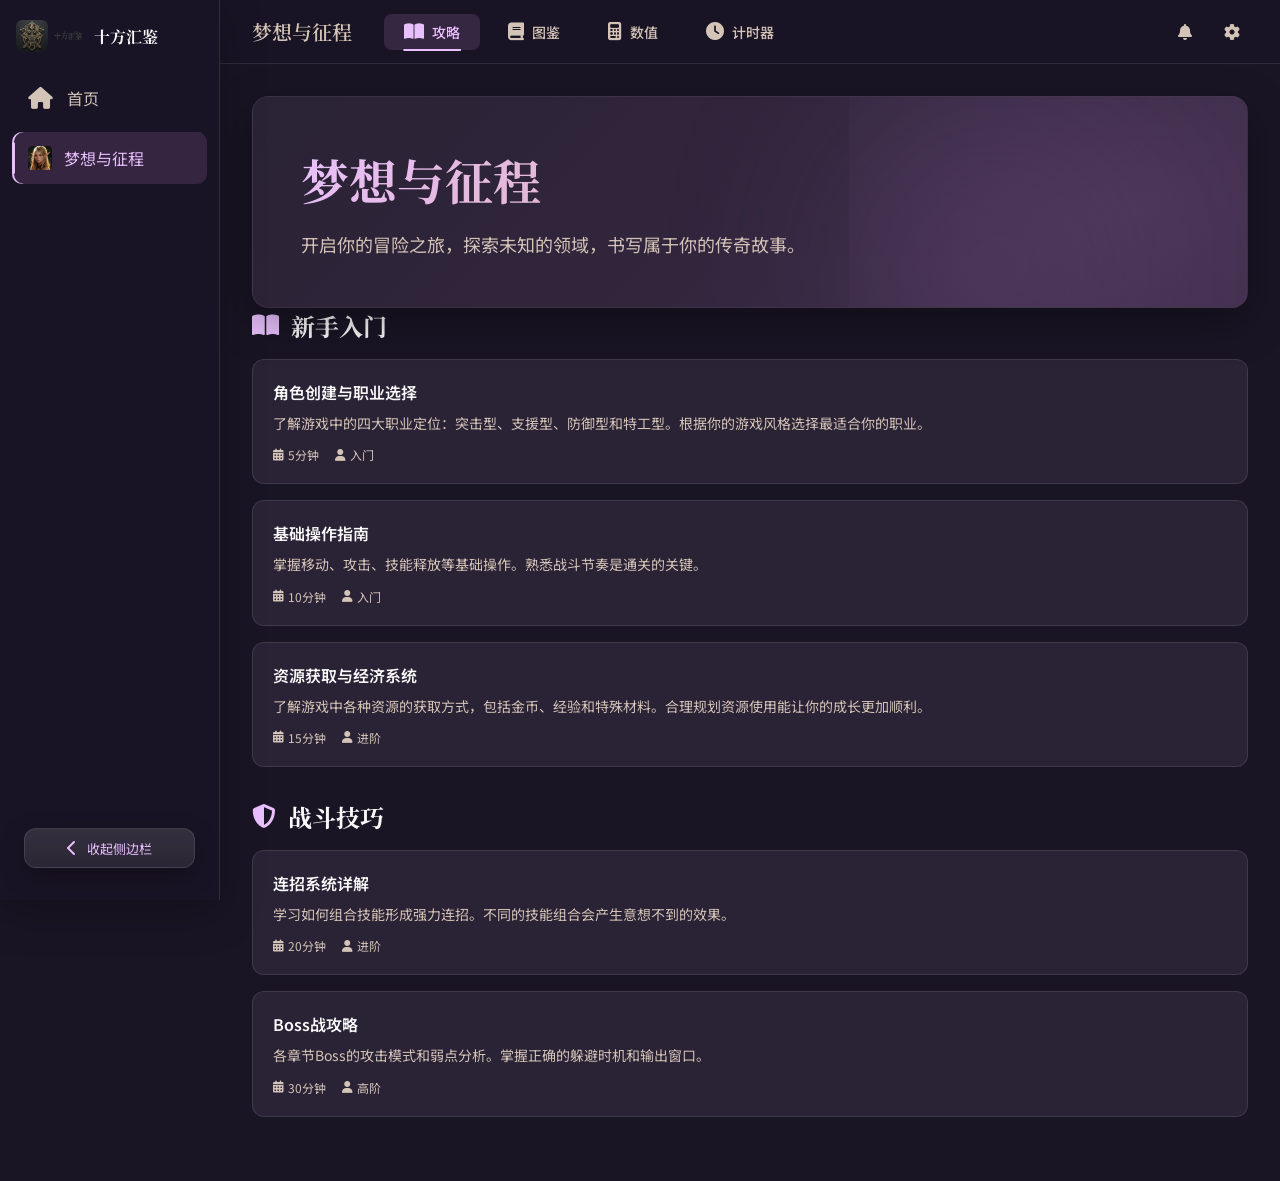
==== commit ccfc4e59: "Add files via upload" ====
--- a/dreams.html
+++ b/dreams.html
@@ -3,6 +3,9 @@
   <head>
 <meta charset="UTF-8">
 <meta name="viewport" content="width=device-width, initial-scale=1.0">
+<meta http-equiv="Cache-Control" content="no-cache, no-store, must-revalidate">
+<meta http-equiv="Pragma" content="no-cache">
+<meta http-equiv="Expires" content="0">
 <title>梦想与征程 - 十方汇鉴</title>
 <link rel="icon" type="image/png" href="icon/app_icon_round.png">
 <link href="https://cdn.bootcdn.net/ajax/libs/font-awesome/6.4.0/css/all.min.css" rel="stylesheet">
@@ -28,7 +31,10 @@
 <!-- 侧边栏 -->
 <aside class="sidebar">
   <div class="sidebar-header">
-    <img src="icon/logo.png" alt="十方汇鉴" class="sidebar-logo">
+    <div class="sidebar-logos">
+      <img src="icon/logo1.png" alt="十方汇鉴" class="sidebar-logo-main">
+      <img src="icon/zw-logo.png" alt="征途" class="sidebar-logo-secondary">
+    </div>
     <span class="sidebar-title">十方汇鉴</span>
   </div>
   
@@ -38,7 +44,7 @@
       <span class="nav-text">首页</span>
     </a>
     <a class="nav-btn active" data-page="dream" href="dreams.html">
-      <i class="fas fa-rocket"></i>
+      <img src="icon/mxyzc.png" alt="梦想与征程" class="nav-icon-img">
       <span class="nav-text">梦想与征程</span>
     </a>
   </nav>
@@ -159,7 +165,7 @@
           <!-- 搜索框 -->
           <div class="gallery-search">
             <i class="fas fa-search"></i>
-            <input type="text" id="gallerySearchInput" placeholder="搜索道具名称...">
+            <input type="text" id="gallerySearchInput" placeholder="搜索道具名称..." autocomplete="off">
           </div>
 
           <!-- 筛选器 -->
@@ -167,10 +173,12 @@
             <h4 class="filter-title">品阶筛选</h4>
             <div class="filter-buttons" id="filter-tier">
               <button class="filter-btn active" data-value="全部">全部</button>
-              <button class="filter-btn" data-value="普通">普通</button>
-              <button class="filter-btn" data-value="稀有">稀有</button>
-              <button class="filter-btn" data-value="英雄">英雄</button>
-              <button class="filter-btn" data-value="传说">传说</button>
+              <button class="filter-btn" data-value="普通(白)">普通(白)</button>
+              <button class="filter-btn" data-value="优秀(绿)">优秀(绿)</button>
+              <button class="filter-btn" data-value="精良(蓝)">精良(蓝)</button>
+              <button class="filter-btn" data-value="英雄(红)">英雄(红)</button>
+              <button class="filter-btn" data-value="传说(紫)">传说(紫)</button>
+              <button class="filter-btn" data-value="神话(金)">神话(金)</button>
             </div>
 
             <h4 class="filter-title">道具分类</h4>
@@ -178,17 +186,38 @@
               <button class="filter-btn active" data-value="全部">全部</button>
               <button class="filter-btn" data-value="武器">武器</button>
               <button class="filter-btn" data-value="防具">防具</button>
-              <button class="filter-btn" data-value="材料">材料</button>
+              <button class="filter-btn" data-value="饰品">饰品</button>
+              <button class="filter-btn" data-value="技能书">技能书</button>
+              <button class="filter-btn" data-value="消耗品">消耗品</button>
+              <button class="filter-btn" data-value="其他">其他</button>
+            </div>
+
+            <h4 class="filter-title">装备部位</h4>
+            <div class="filter-buttons" id="filter-subcategory">
+              <button class="filter-btn active" data-value="全部">全部</button>
+              <button class="filter-btn" data-value="魔杖/法杖">魔杖/法杖</button>
+              <button class="filter-btn" data-value="单手剑/单手棍">单手剑/单手棍</button>
+              <button class="filter-btn" data-value="双手剑/长矛">双手剑/长矛</button>
+              <button class="filter-btn" data-value="弓/十字弓">弓/十字弓</button>
+              <button class="filter-btn" data-value="臂甲/法书">臂甲/法书</button>
+              <button class="filter-btn" data-value="内衣/T恤">内衣/T恤</button>
+              <button class="filter-btn" data-value="腰带">腰带</button>
+              <button class="filter-btn" data-value="戒指">戒指</button>
             </div>
 
             <h4 class="filter-title">适用职业</h4>
             <div class="filter-buttons" id="filter-class">
               <button class="filter-btn active" data-value="全部">全部</button>
-              <button class="filter-btn" data-value="突击型">突击型</button>
-              <button class="filter-btn" data-value="支援型">支援型</button>
-              <button class="filter-btn" data-value="防御型">防御型</button>
-              <button class="filter-btn" data-value="特工型">特工型</button>
               <button class="filter-btn" data-value="全职业">全职业</button>
+              <button class="filter-btn" data-value="法师">法师</button>
+              <button class="filter-btn" data-value="骑士">骑士</button>
+              <button class="filter-btn" data-value="精灵">精灵</button>
+              <button class="filter-btn" data-value="黑暗精灵">黑暗精灵</button>
+              <button class="filter-btn" data-value="黑妖">黑妖</button>
+              <button class="filter-btn" data-value="王族">王族</button>
+              <button class="filter-btn" data-value="领主">领主</button>
+              <button class="filter-btn" data-value="魔斗士">魔斗士</button>
+              <button class="filter-btn" data-value="野蛮人">野蛮人</button>
             </div>
           </div>
 
@@ -225,6 +254,10 @@
                 <span class="detail-label">道具分类</span>
                 <span class="detail-value" id="detailCategory"></span>
               </div>
+              <div class="detail-row" id="detailSubCategoryRow" style="display: none;">
+                <span class="detail-label">装备部位</span>
+                <span class="detail-value" id="detailSubCategory"></span>
+              </div>
               <div class="detail-row">
                 <span class="detail-label">适用职业</span>
                 <span class="detail-value" id="detailClass"></span>
@@ -247,14 +280,6 @@
               <div class="detail-row">
                 <span class="detail-label">所在地图</span>
                 <span class="detail-value" id="detailMap"></span>
-              </div>
-              <div class="detail-row">
-                <span class="detail-label">刷新点位</span>
-                <span class="detail-value" id="detailLocation"></span>
-              </div>
-              <div class="detail-row">
-                <span class="detail-label">掉落概率</span>
-                <span class="detail-value" id="detailDropRate"></span>
               </div>
             </div>
             <div class="detail-section" id="detailCraftSection" style="display: none;">
@@ -412,9 +437,25 @@
 
 <script src="components.js"></script>
 <script src="main.js"></script>
+<script src="cache-buster.js"></script>
+<script src="sw-manager.js"></script>
 <script>
-  Components.init({ currentPage: 'dream', theme: 'dream' });
-</script>
+    let itemGallery;
+    window.onload = function() {
+      Components.init({ currentPage: 'dream', theme: 'dream' });
+      if (typeof PageNavigation !== 'undefined') {
+        PageNavigation.init('dream-home');
+      } else {
+        console.error('PageNavigation is not defined');
+      }
+      // 等待ItemGallery初始化完成后，将其赋值给全局变量
+      setTimeout(() => {
+        if (window.ItemGallery) {
+          itemGallery = window.ItemGallery;
+        }
+      }, 1000);
+    };
+  </script>
 
 </body>
 </html>
--- a/styles.css
+++ b/styles.css
@@ -254,17 +254,40 @@
 }
 
 /* Logo样式 */
-.sidebar-logo {
-  width: 40px;
-  height: 40px;
+.sidebar-logos {
+  display: flex;
+  align-items: center;
+  gap: 6px;
+}
+
+.sidebar-logo-main {
+  width: 32px;
+  height: 32px;
   object-fit: contain;
-  border-radius: 8px;
+  border-radius: 6px;
   transition: transform 0.3s ease;
   flex-shrink: 0;
 }
 
+.sidebar-logo-secondary {
+  width: 28px;
+  height: 28px;
+  object-fit: contain;
+  border-radius: 6px;
+  transition: transform 0.3s ease, opacity 0.3s ease;
+  flex-shrink: 0;
+}
+
 .sidebar-logo:hover {
   transform: translateY(-1px) scale(1.02);
+}
+
+/* 折叠状态下隐藏第二个logo */
+.sidebar.collapsed .sidebar-logo-secondary {
+  opacity: 0;
+  width: 0;
+  margin: 0;
+  overflow: hidden;
 }
 
 .sidebar-title {
@@ -383,6 +406,16 @@
   outline: none;
 }
 
+/* 导航图标样式 */
+.nav-icon-img {
+  width: 24px;
+  height: 24px;
+  object-fit: contain;
+  margin-right: 12px;
+  flex-shrink: 0;
+  border-radius: 4px;
+}
+
 .sidebar.collapsed .nav-btn {
   padding: 14px;
   justify-content: center;
@@ -463,6 +496,10 @@
 }
 
 .sidebar.collapsed .nav-btn .fas {
+  margin-right: 0;
+}
+
+.sidebar.collapsed .nav-btn .nav-icon-img {
   margin-right: 0;
 }
 
@@ -1849,4 +1886,135 @@
   text-align: center;
   color: var(--text-secondary);
   font-size: 14px;
-}
+  display: flex;
+  flex-direction: column;
+  align-items: center;
+  justify-content: center;
+}
+
+.empty-state .fas {
+  font-size: 48px;
+  margin-bottom: 16px;
+  opacity: 0.5;
+  color: var(--accent);
+}
+
+.empty-state p {
+  margin-bottom: 8px;
+}
+
+.empty-state small {
+  font-size: 12px;
+  opacity: 0.7;
+  word-break: break-all;
+}
+
+.empty-state .reset-btn {
+  background: var(--sidebar-icon-bg);
+  border: 1px solid var(--accent);
+  border-radius: 6px;
+  padding: 8px 16px;
+  color: var(--accent);
+  font-size: 13px;
+  cursor: pointer;
+  transition: var(--transition);
+  margin-top: 12px;
+}
+
+.empty-state .reset-btn:hover {
+  background: var(--accent);
+  color: #121212;
+}
+
+/* 筛选按钮数量提示 */
+.filter-btn[data-count]::after {
+  content: attr(data-count);
+  margin-left: 6px;
+  padding: 2px 6px;
+  background: var(--bg-secondary);
+  border-radius: 10px;
+  font-size: 10px;
+  color: var(--text-secondary);
+}
+
+.filter-btn.active[data-count]::after {
+  background: rgba(18, 18, 18, 0.3);
+  color: #121212;
+}
+
+/* 搜索框增强 */
+.gallery-search input {
+  flex: 1;
+  background: transparent;
+  border: none;
+  color: var(--text-primary);
+  font-size: 14px;
+  outline: none;
+  width: 100%;
+}
+
+.gallery-search input::placeholder {
+  color: var(--text-secondary);
+  transition: color 0.2s;
+}
+
+.gallery-search input:focus::placeholder {
+  color: var(--text-secondary);
+  opacity: 0.6;
+}
+
+/* 选中项高亮动画 */
+.item-card {
+  display: flex;
+  align-items: center;
+  gap: 12px;
+  padding: 12px;
+  border-radius: 8px;
+  cursor: pointer;
+  transition: var(--transition);
+  border: 1px solid transparent;
+}
+
+.item-card:hover {
+  background: var(--bg-secondary);
+}
+
+.item-card.selected {
+  background: var(--sidebar-icon-bg);
+  border-color: var(--accent);
+}
+
+.theme-dream .item-card.selected {
+  background: rgba(115, 81, 134, 0.2);
+  border-color: #e9c0fd;
+}
+
+.item-card:focus {
+  outline: 2px solid var(--accent);
+  outline-offset: -2px;
+}
+
+/* 统计信息增强 */
+.gallery-stats {
+  padding-top: 16px;
+  border-top: 1px solid var(--sidebar-border);
+  font-size: 13px;
+  color: var(--text-secondary);
+}
+
+.gallery-stats strong {
+  color: var(--accent);
+  font-size: 16px;
+}
+
+.theme-dream .gallery-stats strong {
+  color: #e9c0fd;
+}
+
+/* 无结果时显示快捷操作提示 */
+.filter-hint {
+  font-size: 11px;
+  color: var(--text-secondary);
+  margin-top: 8px;
+  opacity: 0.7;
+}
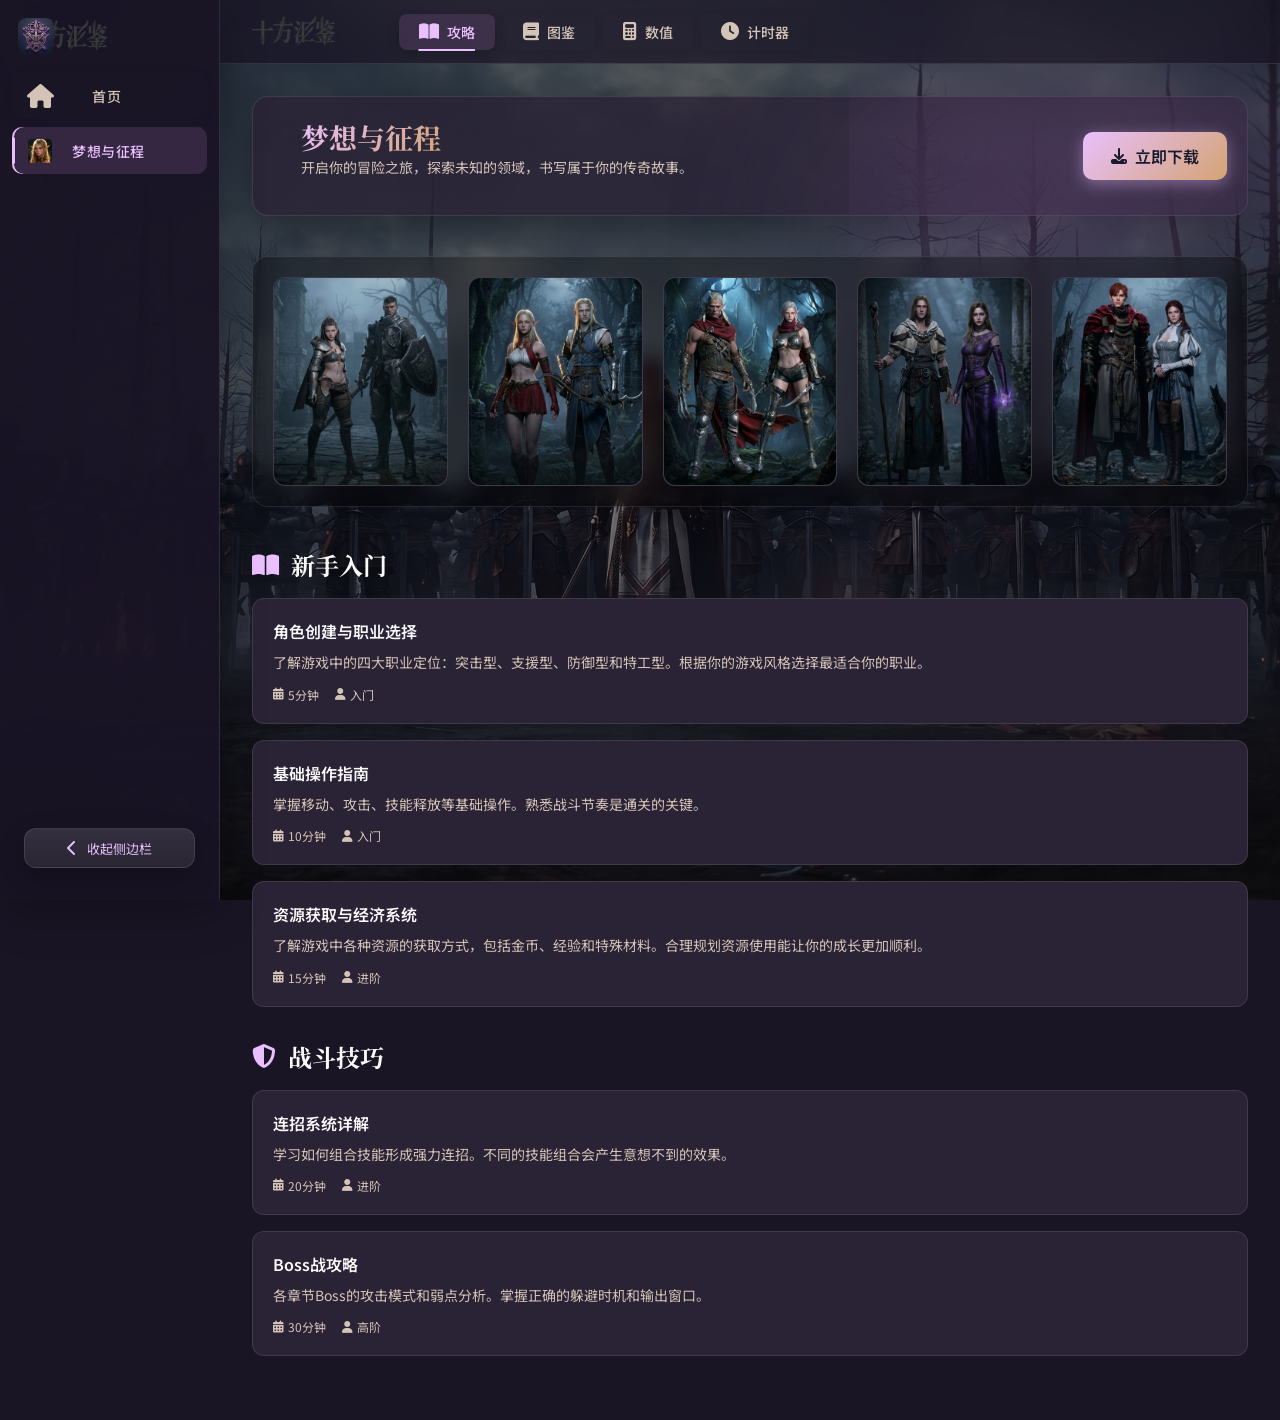
==== commit fb67513e: "Add files via upload" ====
--- a/dreams.html
+++ b/dreams.html
@@ -7,7 +7,9 @@
 <meta http-equiv="Pragma" content="no-cache">
 <meta http-equiv="Expires" content="0">
 <title>梦想与征程 - 十方汇鉴</title>
-<link rel="icon" type="image/png" href="icon/app_icon_round.png">
+<link rel="icon" type="image/jpeg" href="icon/logo.jpeg">
+<link rel="shortcut icon" type="image/jpeg" href="icon/logo.jpeg">
+<link rel="apple-touch-icon" type="image/jpeg" href="icon/logo.jpeg">
 <link href="https://cdn.bootcdn.net/ajax/libs/font-awesome/6.4.0/css/all.min.css" rel="stylesheet">
 <link href="https://fonts.googleapis.com/css2?family=Noto+Serif+SC:wght@400;600;700&family=Noto+Sans+SC:wght@400;500;700&family=Material+Symbols+Outlined:opsz,wght@20..48,100..700&display=swap" rel="stylesheet">
 <script>
@@ -32,10 +34,9 @@
 <aside class="sidebar">
   <div class="sidebar-header">
     <div class="sidebar-logos">
-      <img src="icon/logo1.png" alt="十方汇鉴" class="sidebar-logo-main">
-      <img src="icon/zw-logo.png" alt="征途" class="sidebar-logo-secondary">
-    </div>
-    <span class="sidebar-title">十方汇鉴</span>
+      <img src="icon/logo.jpeg" alt="十方汇鉴" class="sidebar-logo-main">
+      <img src="icon/zw-logo.png" alt="十方汇鉴" class="sidebar-logo-secondary">
+    </div>
   </div>
   
   <nav class="sidebar-nav">
@@ -62,7 +63,7 @@
   <!-- 顶部导航 - 包含攻略、图鉴、数值、计时器 -->
   <header class="top-nav">
     <div class="top-nav-left">
-      <h1 class="top-nav-title" id="pageTitle">梦想与征程</h1>
+      <img src="icon/zw-logo.png" alt="十方汇鉴" class="top-nav-logo" id="pageTitle">
       
       <!-- 页面导航按钮 -->
       <nav class="page-nav" id="pageNav">
@@ -86,8 +87,6 @@
     </div>
     
     <div class="top-nav-actions">
-      <i class="fas fa-bell"></i>
-      <i class="fas fa-cog"></i>
     </div>
   </header>
 
@@ -100,7 +99,34 @@
         <div class="glow-effect glow-1"></div>
         <h2 class="hero-title">梦想与征程</h2>
         <p class="hero-subtitle">开启你的冒险之旅，探索未知的领域，书写属于你的传奇故事。</p>
+        <div class="download-container">
+          <button class="download-btn" id="downloadBtn">
+            <i class="fas fa-download"></i> 立即下载
+          </button>
+          <div class="download-options" id="downloadOptions">
+            <a href="https://sdkapi.zihuastudios.com/url/fBoS1qxZ" class="download-option" target="_blank" rel="noopener noreferrer">
+              <i class="fab fa-android"></i>
+              <span>安卓端</span>
+            </a>
+            <a href="https://sdkapi.zihuastudios.com/url/IAXdPoKO" class="download-option" target="_blank" rel="noopener noreferrer">
+              <i class="fab fa-apple"></i>
+              <span>iOS端</span>
+            </a>
+            <a href="https://sdkapi.zihuastudios.com/url/fBoS1qxZ" class="download-option" target="_blank" rel="noopener noreferrer">
+              <i class="fas fa-desktop"></i>
+              <span>PC模拟器</span>
+            </a>
+          </div>
+        </div>
       </section>
+
+      <!-- 角色展示容器 - 用于接收移动的角色卡片 -->
+      <div class="character-target-section" id="characterTargetSection"></div>
+
+      <!-- 角色展示控制按钮 -->
+      <button class="character-toggle-btn" id="characterToggleBtn">
+        <i class="fas fa-users"></i> 显示角色介绍
+      </button>
 
       <!-- 游戏攻略分类 -->
       <div class="guide-section">
@@ -152,6 +178,67 @@
           <div class="guide-meta">
             <span><i class="fas fa-calendar-alt"></i> 30分钟</span>
             <span><i class="fas fa-user"></i> 高阶</span>
+          </div>
+        </div>
+      </div>
+
+      <!-- 角色展示 -->
+      <div class="character-section">
+        <h3><i class="fas fa-users"></i> 角色介绍</h3>
+        <div class="character-cards">
+          <!-- 角色卡片 1 -->
+          <div class="character-card">
+            <div class="character-image">
+              <img src="icon/1.jpeg" alt="角色1">
+              <div class="character-tooltip">
+                <h4>角色介绍</h4>
+                <p>这是一个强大的战士角色，擅长近战战斗，拥有高防御和生命值。</p>
+              </div>
+            </div>
+          </div>
+          
+          <!-- 角色卡片 2 -->
+          <div class="character-card">
+            <div class="character-image">
+              <img src="icon/2.jpeg" alt="角色2">
+              <div class="character-tooltip">
+                <h4>角色介绍</h4>
+                <p>这是一个敏捷的精灵角色，擅长远程攻击，拥有高暴击率和闪避能力。</p>
+              </div>
+            </div>
+          </div>
+          
+          <!-- 角色卡片 3 -->
+          <div class="character-card">
+            <div class="character-image">
+              <img src="icon/3.jpeg" alt="角色3">
+              <div class="character-tooltip">
+                <h4>角色介绍</h4>
+                <p>这是一个暗黑精灵角色，擅长暗杀和潜行，拥有高爆发伤害。</p>
+              </div>
+            </div>
+          </div>
+          
+          <!-- 角色卡片 4 -->
+          <div class="character-card">
+            <div class="character-image">
+              <img src="icon/4.jpeg" alt="角色4">
+              <div class="character-tooltip">
+                <h4>角色介绍</h4>
+                <p>这是一个法师角色，擅长远程魔法攻击，拥有强大的元素伤害能力。</p>
+              </div>
+            </div>
+          </div>
+          
+          <!-- 角色卡片 5 -->
+          <div class="character-card">
+            <div class="character-image">
+              <img src="icon/5.jpeg" alt="角色5">
+              <div class="character-tooltip">
+                <h4>角色介绍</h4>
+                <p>这是一个领主角色，擅长领导和辅助，拥有增益技能和团队 buff。</p>
+              </div>
+            </div>
           </div>
         </div>
       </div>
@@ -213,8 +300,6 @@
               <button class="filter-btn" data-value="骑士">骑士</button>
               <button class="filter-btn" data-value="精灵">精灵</button>
               <button class="filter-btn" data-value="黑暗精灵">黑暗精灵</button>
-              <button class="filter-btn" data-value="黑妖">黑妖</button>
-              <button class="filter-btn" data-value="王族">王族</button>
               <button class="filter-btn" data-value="领主">领主</button>
               <button class="filter-btn" data-value="魔斗士">魔斗士</button>
               <button class="filter-btn" data-value="野蛮人">野蛮人</button>
--- a/styles.css
+++ b/styles.css
@@ -8,7 +8,7 @@
 /* ===== CSS 变量 - 首页主题 ===== */
 :root,
 .theme-home {
-  --sidebar-bg: #111E31;
+  --sidebar-bg: rgba(17, 30, 49, 0.8);
   --sidebar-border: rgba(255, 255, 255, 0.08);
   --sidebar-text: #b8c5d6;
   --sidebar-text-active: #ffffff;
@@ -22,7 +22,7 @@
   --text-secondary: #a0a0a0;
   --accent: #c9a66b;
   
-  --nav-bg: rgba(17, 30, 49, 0.95);
+  --nav-bg: rgba(17, 30, 49, 0.7);
   --nav-text: #b8c5d6;
   --nav-active: #ffffff;
   
@@ -73,10 +73,20 @@
 body {
   font-family: 'Noto Sans SC', 'Microsoft YaHei', sans-serif;
   background-color: var(--bg-primary);
+  background-image: url('icon/backgrund.jpeg');
+  background-size: cover;
+  background-position: center;
+  background-repeat: no-repeat;
+  background-attachment: fixed;
   color: var(--text-primary);
   min-height: 100vh;
   transition: var(--transition);
   overflow-x: hidden;
+}
+
+/* 梦想与征程页面专属背景 */
+body.theme-dream {
+  background-image: url('icon/background02.jpeg');
 }
 
 ::selection {
@@ -152,20 +162,20 @@
   bottom: 0;
   pointer-events: none;
   z-index: -1;
-  background: var(--bg-primary);
+  background: rgba(0, 0, 0, 0.5);
   transition: var(--transition);
 }
 
 /* 主题特定背景 */
 .theme-home body::before {
-  background: var(--bg-primary);
+  background: rgba(18, 18, 18, 0.5);
 }
 
 .theme-dream body::before {
   background: 
     radial-gradient(circle at top right, rgba(115, 81, 134, 0.2), transparent 40%),
     radial-gradient(circle at bottom left, rgba(233, 192, 253, 0.15), transparent 50%),
-    #1a1525;
+    rgba(26, 21, 37, 0.5);
 }
 
 /* ===== 侧边栏 ===== */
@@ -229,16 +239,26 @@
   opacity: 0;
   width: 0;
   margin: 0;
+  transform: translateX(-10px);
+  transition: opacity 0.3s ease, width 0.3s ease, margin 0.3s ease, transform 0.3s ease;
 }
 
 .sidebar.collapsed .sidebar-title {
   opacity: 0;
+  transform: translateX(-10px);
+  transition: opacity 0.3s ease, margin 0.3s ease, transform 0.3s ease;
 }
 
 /* 导航文字默认显示 */
 .nav-text {
   opacity: 1;
-  transition: opacity 0.3s ease, width 0.3s ease, margin 0.3s ease;
+  transition: opacity 0.3s ease, width 0.3s ease, margin 0.3s ease, transform 0.3s ease;
+  font-family: 'Noto Sans SC', sans-serif;
+  font-size: 14px;
+  font-weight: 500;
+  letter-spacing: 0.5px;
+  flex-shrink: 0;
+  transform: translateX(0);
 }
 
 .sidebar-header {
@@ -251,35 +271,61 @@
   flex-shrink: 0;
   position: relative;
   box-sizing: border-box;
+  transition: var(--transition);
+}
+
+/* 折叠状态下侧边栏头部 */
+.sidebar.collapsed .sidebar-header {
+  justify-content: center;
+  padding: 0 12px;
+}
+
+/* 预折叠状态下侧边栏头部 */
+.sidebar-precollapsed .sidebar-header {
+  justify-content: center;
+  padding: 0 12px;
 }
 
 /* Logo样式 */
 .sidebar-logos {
   display: flex;
   align-items: center;
-  gap: 6px;
+  gap: 8px;
+  transition: var(--transition);
 }
 
 .sidebar-logo-main {
-  width: 32px;
+  width: 36px;
+  height: 36px;
+  object-fit: contain;
+  border-radius: 8px;
+  transition: transform 0.3s ease, box-shadow 0.3s ease;
+  flex-shrink: 0;
+}
+
+.sidebar-logo-secondary {
+  width: 100px;
   height: 32px;
   object-fit: contain;
   border-radius: 6px;
-  transition: transform 0.3s ease;
+  transition: transform 0.3s ease, opacity 0.3s ease, box-shadow 0.3s ease;
   flex-shrink: 0;
 }
 
-.sidebar-logo-secondary {
-  width: 28px;
-  height: 28px;
-  object-fit: contain;
-  border-radius: 6px;
-  transition: transform 0.3s ease, opacity 0.3s ease;
-  flex-shrink: 0;
-}
-
-.sidebar-logo:hover {
+.sidebar-logo-main:hover {
+  transform: translateY(-1px) scale(1.05);
+  box-shadow: 0 4px 12px rgba(0, 0, 0, 0.2);
+}
+
+.sidebar-logo-secondary:hover {
   transform: translateY(-1px) scale(1.02);
+  box-shadow: 0 4px 12px rgba(0, 0, 0, 0.2);
+}
+
+/* 特定侧边栏logo元素样式 */
+aside.sidebar > div.sidebar-header > div.sidebar-logos > img.sidebar-logo-main {
+  position: absolute;
+  left: 18px;
 }
 
 /* 折叠状态下隐藏第二个logo */
@@ -288,6 +334,19 @@
   width: 0;
   margin: 0;
   overflow: hidden;
+}
+
+/* 折叠状态下调整第一个logo */
+.sidebar.collapsed .sidebar-logo-main {
+  width: 36px;
+  height: 36px;
+  margin: 0 auto;
+}
+
+/* 折叠状态下调整logo大小 */
+.sidebar.collapsed .sidebar-logo {
+  width: 32px;
+  height: 32px;
 }
 
 .sidebar-title {
@@ -387,12 +446,28 @@
   display: flex;
   flex-direction: column;
   gap: 8px;
+  align-items: flex-start;
+}
+
+/* 折叠状态下导航栏 */
+.sidebar.collapsed .sidebar-nav {
+  align-items: center;
+  padding: 0 8px;
+  width: 100%;
+}
+
+/* 预折叠状态下导航栏 */
+.sidebar-precollapsed .sidebar-nav {
+  align-items: center;
+  padding: 0 8px;
+  width: 100%;
 }
 
 .nav-btn {
   display: flex;
   align-items: center;
-  padding: 14px 16px;
+  justify-content: flex-start;
+  padding: 12px 16px;
   border-radius: 10px;
   cursor: pointer;
   transition: var(--transition);
@@ -400,10 +475,13 @@
   color: var(--sidebar-text);
   position: relative;
   white-space: nowrap;
-  overflow: hidden;
-  min-height: 52px;
+  overflow: visible;
+  min-height: 47px;
   box-sizing: border-box;
   outline: none;
+  gap: 12px;
+  box-shadow: 0 2px 8px rgba(0, 0, 0, 0.1);
+  width: 100%;
 }
 
 /* 导航图标样式 */
@@ -411,30 +489,76 @@
   width: 24px;
   height: 24px;
   object-fit: contain;
-  margin-right: 12px;
   flex-shrink: 0;
   border-radius: 4px;
+  transition: var(--transition);
+  display: flex;
+  align-items: center;
+  justify-content: center;
+  margin: 0;
+}
+
+/* 第一个导航按钮的字体图标 */
+aside.sidebar > nav.sidebar-nav > a.nav-btn:nth-child(1) > i.fas {
+  position: absolute;
+}
+
+/* 第二个导航按钮的图片图标 */
+aside.sidebar > nav.sidebar-nav > a.nav-btn:nth-child(2) > img.nav-icon-img {
+  position: absolute;
+}
+
+/* 第一个导航按钮的文本 */
+aside.sidebar > nav.sidebar-nav > a.nav-btn:nth-child(1) > span.nav-text {
+  position: absolute;
+  left: 80px;
+}
+
+/* 第二个导航按钮的文本 */
+aside.sidebar > nav.sidebar-nav > a.nav-btn:nth-child(2) > span.nav-text {
+  position: absolute;
+  left: 60px;
 }
 
 .sidebar.collapsed .nav-btn {
   padding: 14px;
   justify-content: center;
+  align-items: center;
+  box-shadow: 0 2px 6px rgba(0, 0, 0, 0.1);
+  width: 56px;
+  height: 56px;
+  margin: 0 auto;
+  border-radius: 12px;
+}
+
+/* 预折叠状态下导航按钮 */
+.sidebar-precollapsed .nav-btn {
+  padding: 14px;
+  justify-content: center;
+  align-items: center;
+  box-shadow: 0 2px 6px rgba(0, 0, 0, 0.1);
+  width: 56px;
+  height: 56px;
+  margin: 0 auto;
+  border-radius: 12px;
 }
 
 .nav-btn:hover {
   background: var(--sidebar-hover-bg);
   color: var(--sidebar-text-active);
-  transform: translateX(2px);
+  transform: translateX(2px) translateY(-1px);
+  box-shadow: 0 4px 12px rgba(0, 0, 0, 0.15);
 }
 
 .nav-btn:active {
   transform: translateX(1px) scale(0.99);
+  box-shadow: 0 1px 4px rgba(0, 0, 0, 0.1);
 }
 
 .nav-btn.active {
   background: var(--sidebar-icon-bg);
   color: var(--sidebar-text-active);
-  box-shadow: inset 2px 0 0 var(--accent);
+  box-shadow: 0 4px 12px rgba(0, 0, 0, 0.2), inset 2px 0 0 var(--accent);
 }
 
 .nav-btn::after {
@@ -475,11 +599,14 @@
 }
 
 .nav-btn .fas {
-  font-size: 22px;
+  font-size: 24px;
   flex-shrink: 0;
-  margin-right: 14px;
-  min-width: 22px;
-  text-align: center;
+  width: 24px;
+  height: 24px;
+  display: flex;
+  align-items: center;
+  justify-content: center;
+  transition: var(--transition);
 }
 
 /* 折叠态：图标更居中更“按钮化” */
@@ -497,10 +624,19 @@
 
 .sidebar.collapsed .nav-btn .fas {
   margin-right: 0;
+  width: 24px;
+  height: 24px;
+  display: flex;
+  align-items: center;
+  justify-content: center;
 }
 
 .sidebar.collapsed .nav-btn .nav-icon-img {
   margin-right: 0;
+  width: 24px;
+  height: 24px;
+  display: block;
+  margin: 0 auto;
 }
 
 /* ===== 主内容区 ===== */
@@ -540,6 +676,20 @@
   transition: var(--transition);
 }
 
+.top-nav-logo {
+  height: 32px;
+  object-fit: contain;
+  margin-right: 32px;
+  flex-shrink: 0;
+  border-radius: 6px;
+  transition: transform 0.3s ease, box-shadow 0.3s ease;
+}
+
+.top-nav-logo:hover {
+  transform: translateY(-1px) scale(1.02);
+  box-shadow: 0 4px 12px rgba(0, 0, 0, 0.2);
+}
+
 /* 顶部页面导航按钮 */
 .page-nav {
   display: flex;
@@ -560,16 +710,20 @@
   gap: 8px;
   border: none;
   background: transparent;
+  box-shadow: 0 2px 8px rgba(0, 0, 0, 0.1);
 }
 
 .page-nav-btn:hover {
   background: var(--sidebar-hover-bg);
   color: var(--nav-active);
+  box-shadow: 0 4px 12px rgba(0, 0, 0, 0.15);
+  transform: translateY(-1px);
 }
 
 .page-nav-btn.active {
   background: var(--sidebar-icon-bg);
   color: var(--nav-active);
+  box-shadow: 0 4px 12px rgba(0, 0, 0, 0.2);
 }
 
 .theme-dream .page-nav-btn.active {
@@ -620,6 +774,7 @@
   padding: 32px;
   max-width: 1400px;
   margin: 0 auto;
+  min-height: 100vh;
 }
 
 /* 页面容器 */
@@ -640,17 +795,17 @@
 }
 
 .hero-section {
-  background: linear-gradient(135deg, #1e1e1e 0%, #2a2a2a 100%);
+  background: rgba(30, 30, 30, 0.8);
   border-radius: 16px;
   padding: 48px;
   position: relative;
-  overflow: hidden;
-  border: 1px solid rgba(255, 255, 255, 0.06);
+  border: 1px solid rgba(255, 255, 255, 0.1);
   box-shadow: var(--shadow-md);
+  height: 120px;
 }
 
 .theme-dream .hero-section {
-  background: linear-gradient(135deg, #2a2235 0%, #3a2a45 100%);
+  background: rgba(42, 34, 53, 0.8);
 }
 
 .hero-section::before {
@@ -670,13 +825,27 @@
 
 .hero-title {
   font-family: 'Noto Serif SC', serif;
-  font-size: 48px;
+  font-size: 28px;
   font-weight: 700;
-  margin-bottom: 16px;
+  margin-bottom: 8px;
   background: linear-gradient(135deg, #ffffff 0%, #a0a0a0 100%);
   -webkit-background-clip: text;
   -webkit-text-fill-color: transparent;
   background-clip: text;
+  position: absolute;
+  top: 20px;
+}
+
+/* 梦想页面标题 */
+div#page-dream-home > section.hero-section > h2.hero-title {
+  position: absolute;
+  top: 20px;
+}
+
+/* 梦想页面副标题 */
+div#page-dream-home > section.hero-section > p.hero-subtitle {
+  position: absolute;
+  top: 60px;
 }
 
 .theme-dream .hero-title {
@@ -686,10 +855,105 @@
 }
 
 .hero-subtitle {
+  font-size: 14px;
+  color: var(--text-secondary);
+  margin: 0;
+}
+
+/* 下载容器 */
+.download-container {
+  position: absolute;
+  right: 20px;
+  top: 50%;
+  transform: translateY(-50%);
+  z-index: 10000;
+}
+
+/* 下载按钮 */
+.download-btn {
+  display: flex;
+  align-items: center;
+  gap: 8px;
+  padding: 12px 28px;
+  background: linear-gradient(135deg, #e9c0fd 0%, #d4a373 100%);
+  border: none;
+  border-radius: 10px;
+  color: #1a1a2e;
+  font-size: 16px;
+  font-weight: 600;
+  cursor: pointer;
+  transition: var(--transition);
+  box-shadow: 0 4px 16px rgba(233, 192, 253, 0.4);
+}
+
+.download-btn:hover {
+  transform: translateY(-2px);
+  box-shadow: 0 6px 20px rgba(233, 192, 253, 0.6);
+}
+
+.download-btn:active {
+  transform: translateY(0);
+}
+
+/* 下载选项 */
+.download-options {
+  position: absolute;
+  top: 100%;
+  right: 0;
+  background: rgba(20, 20, 30, 0.98);
+  border: 1px solid rgba(255, 255, 255, 0.15);
+  border-radius: 12px;
+  padding: 8px;
+  min-width: 180px;
+  opacity: 0;
+  visibility: hidden;
+  transform: translateY(-10px);
+  transition: var(--transition);
+  z-index: 999999;
+  box-shadow: 0 8px 24px rgba(0, 0, 0, 0.4);
+}
+
+.download-options.show {
+  opacity: 1;
+  visibility: visible;
+  transform: translateY(0);
+}
+
+/* 下载选项 */
+.download-option {
+  display: flex;
+  align-items: center;
+  gap: 10px;
+  padding: 12px 16px;
+  border-radius: 8px;
+  color: var(--text-primary);
+  text-decoration: none;
+  font-size: 14px;
+  font-weight: 500;
+  transition: var(--transition);
+}
+
+.download-option:hover {
+  background: rgba(233, 192, 253, 0.15);
+  color: #e9c0fd;
+}
+
+.download-option i {
   font-size: 18px;
-  color: var(--text-secondary);
-  max-width: 600px;
-  line-height: 1.6;
+  width: 24px;
+  text-align: center;
+}
+
+.download-option:nth-child(1) i {
+  color: #3ddc84;
+}
+
+.download-option:nth-child(2) i {
+  color: #ffffff;
+}
+
+.download-option:nth-child(3) i {
+  color: #60a5fa;
 }
 
 /* 卡片网格 */
@@ -700,15 +964,16 @@
 }
 
 .content-card {
-  background: var(--bg-card);
+  background: rgba(30, 30, 30, 0.8);
   border-radius: 12px;
   padding: 24px;
-  border: 1px solid var(--sidebar-border);
+  border: 1px solid rgba(255, 255, 255, 0.1);
   transition: var(--transition);
   cursor: pointer;
   box-shadow: 0 0 0 rgba(0,0,0,0);
   position: relative;
   overflow: hidden;
+  backdrop-filter: blur(5px);
 }
 
 .content-card:hover {
@@ -1041,6 +1306,189 @@
   display: flex;
   align-items: center;
   gap: 4px;
+}
+
+/* 角色展示控制按钮 */
+.character-toggle-btn {
+  display: flex;
+  align-items: center;
+  justify-content: center;
+  gap: 8px;
+  padding: 12px 24px;
+  margin: 20px auto;
+  background: linear-gradient(135deg, rgba(139, 92, 246, 0.8), rgba(167, 139, 250, 0.8));
+  border: 1px solid rgba(255, 255, 255, 0.2);
+  border-radius: var(--radius-md);
+  color: white;
+  font-size: 14px;
+  font-weight: 500;
+  cursor: pointer;
+  transition: var(--transition);
+  box-shadow: 0 4px 12px rgba(139, 92, 246, 0.3);
+}
+
+.character-toggle-btn:hover {
+  transform: translateY(-2px);
+  box-shadow: 0 6px 16px rgba(139, 92, 246, 0.4);
+}
+
+.character-toggle-btn:active {
+  transform: translateY(0);
+}
+
+.character-toggle-btn.hidden {
+  display: none;
+}
+
+/* 角色目标容器 */
+.character-target-section {
+  margin: 40px 0;
+  padding: 20px;
+  background: rgba(0, 0, 0, 0.3);
+  border-radius: var(--radius-lg);
+  backdrop-filter: blur(10px);
+  border: 1px solid rgba(255, 255, 255, 0.1);
+  display: block;
+  opacity: 1;
+  transform: translateY(0);
+  transition: var(--transition);
+}
+
+/* 原位置的角色展示 - 初始隐藏 */
+.character-section {
+  display: none;
+}
+
+/* 隐藏切换按钮 */
+.character-toggle-btn {
+  display: none;
+}
+
+/* 角色卡片容器 */
+.character-cards {
+  display: flex;
+  justify-content: space-between;
+  gap: 0;
+  width: 100%;
+  padding: 0;
+  margin: 0;
+}
+
+.character-cards::-webkit-scrollbar {
+  display: none;
+}
+
+.character-cards {
+  -ms-overflow-style: none;
+  scrollbar-width: none;
+}
+
+/* 角色卡片 */
+.character-card {
+  flex: 1;
+  min-width: 0;
+  max-width: calc(20% - 16px);
+  transition: var(--transition);
+  margin: 0 8px;
+}
+
+.character-card:first-child {
+  margin-left: 0;
+}
+
+.character-card:last-child {
+  margin-right: 0;
+}
+
+.character-image {
+  position: relative;
+  width: 100%;
+  padding-top: 120%;
+  border-radius: var(--radius-md);
+  overflow: hidden;
+  box-shadow: 0 8px 24px rgba(0, 0, 0, 0.3);
+  transition: var(--transition);
+}
+
+.character-image img {
+  position: absolute;
+  top: 0;
+  left: 0;
+  width: 100%;
+  height: 100%;
+  object-fit: cover;
+  transition: var(--transition);
+}
+
+/* 悬停效果 */
+.character-card:hover {
+  transform: translateY(-8px);
+}
+
+.character-card:hover .character-image {
+  box-shadow: 0 12px 32px rgba(0, 0, 0, 0.4);
+}
+
+.character-card:hover .character-image img {
+  transform: scale(1.05);
+}
+
+/* 角色介绍提示框 */
+.character-tooltip {
+  position: absolute;
+  bottom: -100%;
+  left: 0;
+  right: 0;
+  background: rgba(0, 0, 0, 0.9);
+  padding: 16px;
+  border-radius: 0 0 var(--radius-md) var(--radius-md);
+  transition: var(--transition);
+  z-index: 10;
+}
+
+.character-image:hover .character-tooltip {
+  bottom: 0;
+}
+
+.character-tooltip h4 {
+  color: var(--text-primary);
+  margin: 0 0 8px 0;
+  font-size: 16px;
+  font-weight: 600;
+}
+
+.character-tooltip p {
+  color: var(--text-secondary);
+  margin: 0;
+  font-size: 14px;
+  line-height: 1.4;
+}
+
+/* 响应式调整 */
+@media (max-width: 1200px) {
+  .character-card {
+    max-width: calc(25% - 16px);
+  }
+}
+
+@media (max-width: 992px) {
+  .character-card {
+    max-width: calc(33.333% - 16px);
+  }
+}
+
+@media (max-width: 768px) {
+  .character-card {
+    max-width: calc(50% - 16px);
+    margin: 0 8px;
+  }
+}
+
+@media (max-width: 480px) {
+  .character-card {
+    max-width: 100%;
+    margin: 0;
+  }
 }
 
 /* ===== 数值页面 ===== */
@@ -1296,11 +1744,13 @@
   }
   
   .hero-title {
-    font-size: 32px;
+    font-size: 24px;
   }
   
   .hero-section {
     padding: 24px;
+    height: auto;
+    min-height: 100px;
   }
   
   .card-grid,
@@ -1602,14 +2052,22 @@
 }
 
 .item-icon.tier-rare {
+  background: linear-gradient(135deg, #10b981, #34d399);
+}
+
+.item-icon.tier-uncommon {
   background: linear-gradient(135deg, #3b82f6, #60a5fa);
 }
 
 .item-icon.tier-hero {
+  background: linear-gradient(135deg, #ef4444, #f87171);
+}
+
+.item-icon.tier-legend {
   background: linear-gradient(135deg, #8b5cf6, #a78bfa);
 }
 
-.item-icon.tier-legend {
+.item-icon.tier-mythic {
   background: linear-gradient(135deg, #f59e0b, #fbbf24);
 }
 
@@ -1656,16 +2114,26 @@
 }
 
 .item-tier-badge.tier-rare {
+  background: rgba(16, 185, 129, 0.2);
+  color: #34d399;
+}
+
+.item-tier-badge.tier-uncommon {
   background: rgba(59, 130, 246, 0.2);
   color: #60a5fa;
 }
 
 .item-tier-badge.tier-hero {
+  background: rgba(239, 68, 68, 0.2);
+  color: #f87171;
+}
+
+.item-tier-badge.tier-legend {
   background: rgba(139, 92, 246, 0.2);
   color: #a78bfa;
 }
 
-.item-tier-badge.tier-legend {
+.item-tier-badge.tier-mythic {
   background: rgba(245, 158, 11, 0.2);
   color: #fbbf24;
 }
@@ -1736,16 +2204,26 @@
 }
 
 .detail-header .item-tier.tier-rare {
+  background: rgba(16, 185, 129, 0.2);
+  color: #34d399;
+}
+
+.detail-header .item-tier.tier-uncommon {
   background: rgba(59, 130, 246, 0.2);
   color: #60a5fa;
 }
 
 .detail-header .item-tier.tier-hero {
+  background: rgba(239, 68, 68, 0.2);
+  color: #f87171;
+}
+
+.detail-header .item-tier.tier-legend {
   background: rgba(139, 92, 246, 0.2);
   color: #a78bfa;
 }
 
-.detail-header .item-tier.tier-legend {
+.detail-header .item-tier.tier-mythic {
   background: rgba(245, 158, 11, 0.2);
   color: #fbbf24;
 }
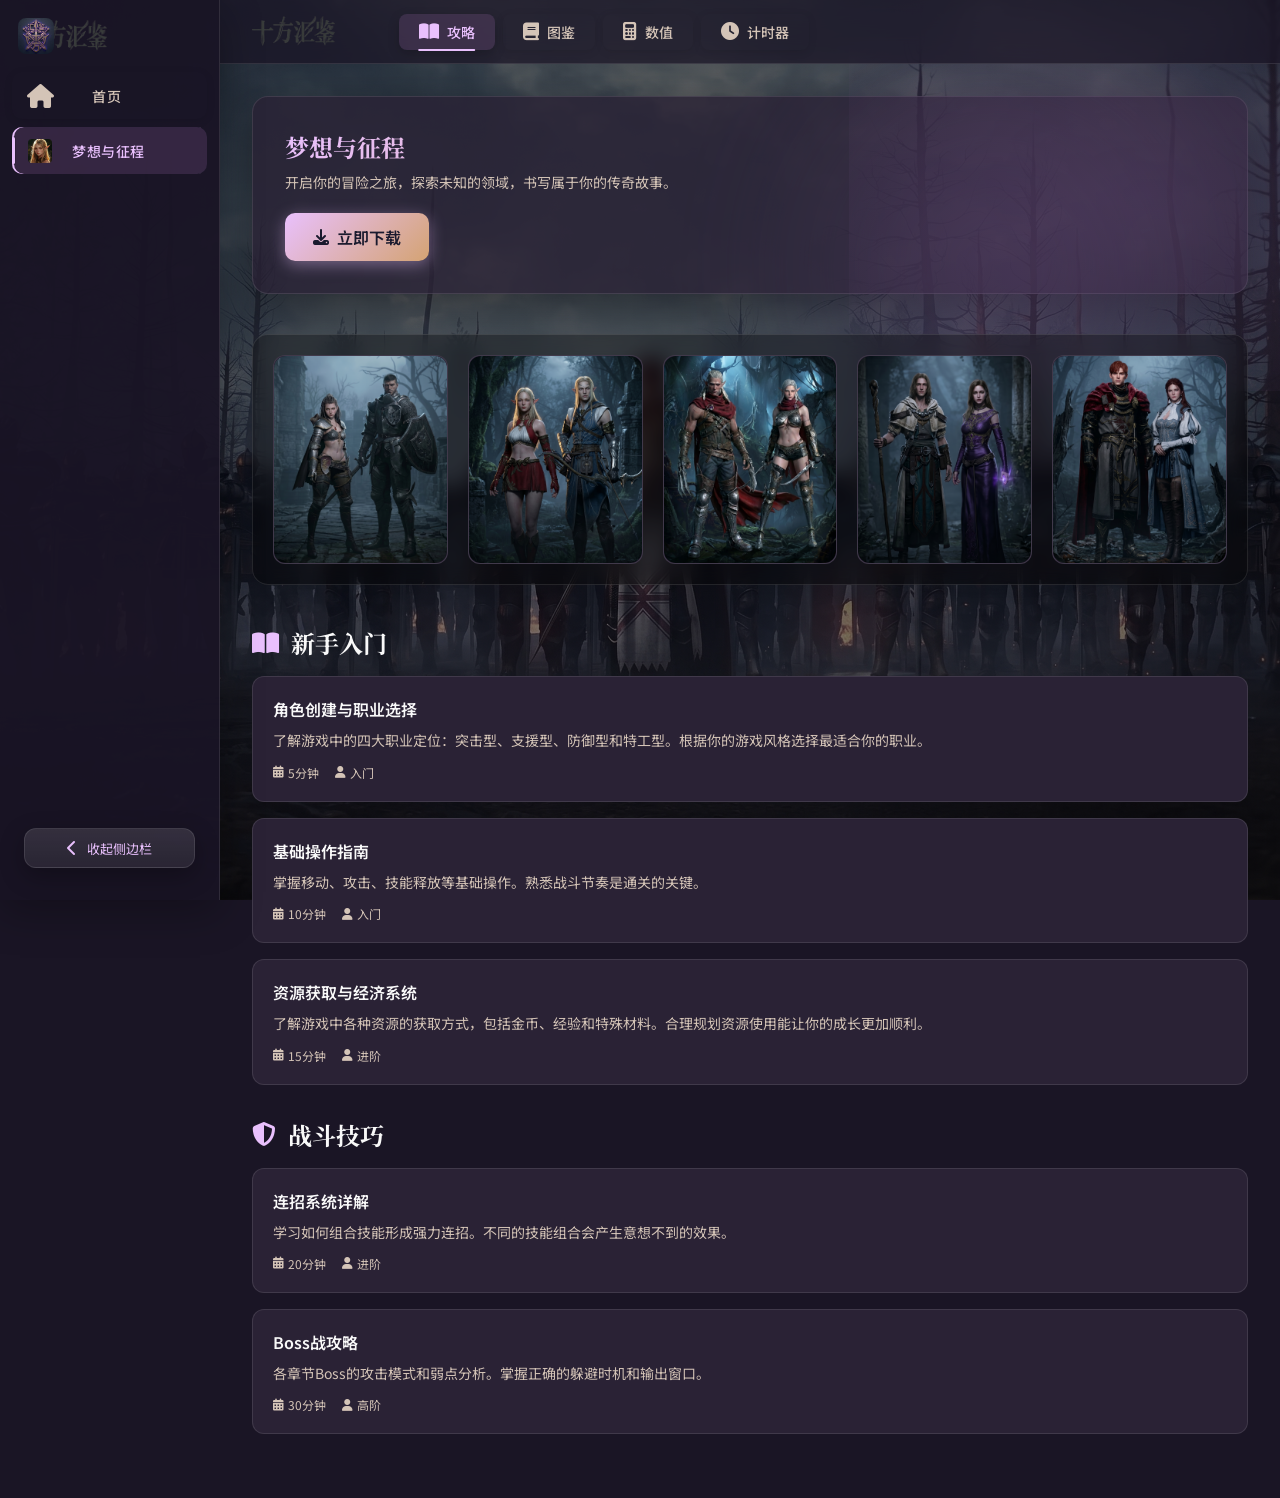
==== commit 75529181: "Add files via upload" ====
--- a/dreams.html
+++ b/dreams.html
@@ -26,7 +26,7 @@
     }
   } catch (e) {}
 </script>
-<link rel="stylesheet" href="styles.css">
+<link rel="stylesheet" href="styles.css" data-version>
 </head>
 <body class="theme-dream">
 
@@ -384,66 +384,27 @@
         <p class="hero-subtitle">精准的角色数值分析，助你优化配装策略。</p>
       </section>
 
-      <div class="calc-card">
-        <h3>夜刃 - Kael 属性分析</h3>
-        <div class="calc-row">
-          <span class="calc-label">攻击力</span>
-          <span class="calc-value">98</span>
-        </div>
-        <div class="progress-bar">
-          <div class="progress-fill" style="width: 98%"></div>
+      <div class="damage-calc-container">
+        <div class="damage-calc-grid">
+          <div class="damage-calc-box" data-type="transform">
+            <h4 class="box-title">变身卡</h4>
+            <div class="box-content"></div>
+          </div>
+          
+          <div class="damage-calc-box" data-type="doll">
+            <h4 class="box-title">魔法娃娃</h4>
+            <div class="box-content"></div>
+          </div>
+          
+          <div class="damage-calc-box" data-type="weapon">
+            <h4 class="box-title">武器</h4>
+            <div class="box-content"></div>
+          </div>
         </div>
         
-        <div class="calc-row" style="margin-top: 16px;">
-          <span class="calc-label">防御力</span>
-          <span class="calc-value">45</span>
-        </div>
-        <div class="progress-bar">
-          <div class="progress-fill" style="width: 45%"></div>
-        </div>
+        <button class="damage-calc-btn" id="calcDamageBtn">计算伤害</button>
         
-        <div class="calc-row" style="margin-top: 16px;">
-          <span class="calc-label">速度</span>
-          <span class="calc-value">92</span>
-        </div>
-        <div class="progress-bar">
-          <div class="progress-fill" style="width: 92%"></div>
-        </div>
-        
-        <div class="calc-row" style="margin-top: 16px;">
-          <span class="calc-label">生命值</span>
-          <span class="calc-value">3200</span>
-        </div>
-        <div class="progress-bar">
-          <div class="progress-fill" style="width: 65%"></div>
-        </div>
-      </div>
-
-      <div class="calc-card">
-        <h3>流光 - Lyra 属性分析</h3>
-        <div class="calc-row">
-          <span class="calc-label">攻击力</span>
-          <span class="calc-value">52</span>
-        </div>
-        <div class="progress-bar">
-          <div class="progress-fill" style="width: 52%"></div>
-        </div>
-        
-        <div class="calc-row" style="margin-top: 16px;">
-          <span class="calc-label">防御力</span>
-          <span class="calc-value">78</span>
-        </div>
-        <div class="progress-bar">
-          <div class="progress-fill" style="width: 78%"></div>
-        </div>
-        
-        <div class="calc-row" style="margin-top: 16px;">
-          <span class="calc-label">治疗量</span>
-          <span class="calc-value">95</span>
-        </div>
-        <div class="progress-bar">
-          <div class="progress-fill" style="width: 95%"></div>
-        </div>
+        <div class="damage-result" id="damageResult"></div>
       </div>
     </div>
 
@@ -455,36 +416,187 @@
         <p class="hero-subtitle">追踪重要活动时间，不再错过任何奖励。</p>
       </section>
 
-      <div class="timer-card">
-        <div class="timer-info">
-          <h4>每日签到</h4>
-          <p>每日凌晨重置</p>
-        </div>
-        <div class="timer-countdown" id="timer-signin">--:--:--</div>
-      </div>
-
-      <div class="timer-card">
-        <div class="timer-info">
-          <h4>体力恢复</h4>
-          <p>每 6 分钟恢复 1 点</p>
-        </div>
-        <div class="timer-countdown" id="timer-stamina">--:--</div>
-      </div>
-
-      <div class="timer-card">
-        <div class="timer-info">
-          <h4>周常副本</h4>
-          <p>每周一凌晨重置</p>
-        </div>
-        <div class="timer-countdown" id="timer-weekly">--天 --:--:--</div>
-      </div>
-
-      <div class="timer-card">
-        <div class="timer-info">
-          <h4>限时活动</h4>
-          <p>剩余时间</p>
-        </div>
-        <div class="timer-countdown urgent" id="timer-event">02:34:15</div>
+      <!-- 固定副本计时器 -->
+      <section class="fixed-timers-section">
+        <h3 class="section-title">副本冷却计时</h3>
+        <div class="fixed-timers-grid" id="fixedTimersGrid">
+          <div class="fixed-timer-card" data-timer="3fxima">
+            <h4>3f西玛</h4>
+            <div class="fixed-timer-display">01:00:00</div>
+            <div class="fixed-timer-btns">
+              <button class="fixed-timer-btn start-btn" data-action="start">开始</button>
+              <button class="fixed-timer-btn reset-btn" data-action="reset">重置</button>
+            </div>
+          </div>
+          <div class="fixed-timer-card" data-timer="3makur">
+            <h4>3马库尔</h4>
+            <div class="fixed-timer-display">01:00:00</div>
+            <div class="fixed-timer-btns">
+              <button class="fixed-timer-btn start-btn" data-action="start">开始</button>
+              <button class="fixed-timer-btn reset-btn" data-action="reset">重置</button>
+            </div>
+          </div>
+          <div class="fixed-timer-card" data-timer="3fkasis">
+            <h4>3f卡士伯</h4>
+            <div class="fixed-timer-display">01:00:00</div>
+            <div class="fixed-timer-btns">
+              <button class="fixed-timer-btn start-btn" data-action="start">开始</button>
+              <button class="fixed-timer-btn reset-btn" data-action="reset">重置</button>
+            </div>
+          </div>
+          <div class="fixed-timer-card" data-timer="3fbatu">
+            <h4>3f巴土瑟</h4>
+            <div class="fixed-timer-display">01:00:00</div>
+            <div class="fixed-timer-btns">
+              <button class="fixed-timer-btn start-btn" data-action="start">开始</button>
+              <button class="fixed-timer-btn reset-btn" data-action="reset">重置</button>
+            </div>
+          </div>
+          <div class="fixed-timer-card" data-timer="4fxima">
+            <h4>4f西玛</h4>
+            <div class="fixed-timer-display">01:00:00</div>
+            <div class="fixed-timer-btns">
+              <button class="fixed-timer-btn start-btn" data-action="start">开始</button>
+              <button class="fixed-timer-btn reset-btn" data-action="reset">重置</button>
+            </div>
+          </div>
+          <div class="fixed-timer-card" data-timer="4makur">
+            <h4>4马库尔</h4>
+            <div class="fixed-timer-display">01:00:00</div>
+            <div class="fixed-timer-btns">
+              <button class="fixed-timer-btn start-btn" data-action="start">开始</button>
+              <button class="fixed-timer-btn reset-btn" data-action="reset">重置</button>
+            </div>
+          </div>
+          <div class="fixed-timer-card" data-timer="4fkasis">
+            <h4>4f卡士伯</h4>
+            <div class="fixed-timer-display">01:00:00</div>
+            <div class="fixed-timer-btns">
+              <button class="fixed-timer-btn start-btn" data-action="start">开始</button>
+              <button class="fixed-timer-btn reset-btn" data-action="reset">重置</button>
+            </div>
+          </div>
+          <div class="fixed-timer-card" data-timer="4fbatu">
+            <h4>4f巴土瑟</h4>
+            <div class="fixed-timer-display">01:00:00</div>
+            <div class="fixed-timer-btns">
+              <button class="fixed-timer-btn start-btn" data-action="start">开始</button>
+              <button class="fixed-timer-btn reset-btn" data-action="reset">重置</button>
+            </div>
+          </div>
+          <div class="fixed-timer-card" data-timer="4fodua">
+            <h4>4f奥杜亚</h4>
+            <div class="fixed-timer-display">01:00:00</div>
+            <div class="fixed-timer-btns">
+              <button class="fixed-timer-btn start-btn" data-action="start">开始</button>
+              <button class="fixed-timer-btn reset-btn" data-action="reset">重置</button>
+            </div>
+          </div>
+          <div class="fixed-timer-card" data-timer="killer">
+            <h4>杀戮者</h4>
+            <div class="fixed-timer-display">01:00:00</div>
+            <div class="fixed-timer-btns">
+              <button class="fixed-timer-btn start-btn" data-action="start">开始</button>
+              <button class="fixed-timer-btn reset-btn" data-action="reset">重置</button>
+            </div>
+          </div>
+        </div>
+        <div class="fixed-timers-actions">
+          <button class="fixed-timer-btn reset-all-btn" id="resetAllFixedTimers">全部重置</button>
+        </div>
+      </section>
+
+      <!-- 自定义计时器区域 -->
+      <div class="custom-timers-section">
+        <div class="custom-timers-header">
+          <h3>自定义计时器</h3>
+          <button class="add-timer-btn" id="addTimerBtn">
+            <i class="fas fa-plus"></i>
+            <span>添加计时</span>
+          </button>
+        </div>
+        
+        <!-- 预设快捷标签 -->
+        <div class="timer-presets" id="timerPresets"></div>
+        
+        <!-- 自定义计时器列表 -->
+        <div class="custom-timers-list" id="customTimersList"></div>
+      </div>
+    </div>
+
+    <!-- 添加计时器弹窗 -->
+    <div class="timer-modal" id="timerModal">
+      <div class="timer-modal-content">
+        <div class="timer-modal-header">
+          <h3>添加自定义计时器</h3>
+          <button class="timer-modal-close" id="timerModalClose">
+            <i class="fas fa-times"></i>
+          </button>
+        </div>
+        <div class="timer-modal-body">
+          <div class="timer-form-group">
+            <label for="timerName">计时器名称</label>
+            <input type="text" id="timerName" placeholder="例如：限时活动、签到奖励">
+          </div>
+          <div class="timer-form-group">
+            <label>计时模式</label>
+            <div class="timer-mode-select">
+              <label class="timer-mode-option active">
+                <input type="radio" name="timerMode" value="down" checked>
+                <span>倒计时</span>
+              </label>
+              <label class="timer-mode-option">
+                <input type="radio" name="timerMode" value="up">
+                <span>正计时(秒表)</span>
+              </label>
+            </div>
+          </div>
+          <div class="timer-form-group" id="countdownOptions">
+            <label>设置时长</label>
+            <div class="timer-duration-inputs">
+              <input type="number" id="timerHours" min="0" max="999" placeholder="时">
+              <span>:</span>
+              <input type="number" id="timerMinutes" min="0" max="59" placeholder="分">
+              <span>:</span>
+              <input type="number" id="timerSeconds" min="0" max="59" placeholder="秒">
+            </div>
+            <div class="timer-quick-btns">
+              <button class="quick-btn" data-mins="5">5分</button>
+              <button class="quick-btn" data-mins="10">10分</button>
+              <button class="quick-btn" data-mins="15">15分</button>
+              <button class="quick-btn" data-mins="30">30分</button>
+              <button class="quick-btn" data-mins="60">60分</button>
+            </div>
+          </div>
+          <div class="timer-form-group">
+            <label>卡片颜色</label>
+            <div class="timer-colors">
+              <div class="color-picker-group">
+                <span>背景</span>
+                <input type="color" id="timerBgColor" value="#2a2235">
+              </div>
+              <div class="color-picker-group">
+                <span>边框</span>
+                <input type="color" id="timerBorderColor" value="#735186">
+              </div>
+              <div class="color-picker-group">
+                <span>文字</span>
+                <input type="color" id="timerTextColor" value="#e9c0fd">
+              </div>
+              <div class="color-picker-group">
+                <span>结束色</span>
+                <input type="color" id="timerEndColor" value="#e74c3c">
+              </div>
+            </div>
+          </div>
+        </div>
+        <div class="timer-modal-footer">
+          <button class="timer-btn-save-preset" id="timerBtnSavePreset">
+            <i class="fas fa-bookmark"></i> 保存预设
+          </button>
+          <button class="timer-btn-cancel" id="timerBtnCancel">取消</button>
+          <button class="timer-btn-confirm" id="timerBtnConfirm">确认添加</button>
+        </div>
       </div>
     </div>
 
--- a/styles.css
+++ b/styles.css
@@ -797,11 +797,15 @@
 .hero-section {
   background: rgba(30, 30, 30, 0.8);
   border-radius: 16px;
-  padding: 48px;
+  padding: 32px;
   position: relative;
   border: 1px solid rgba(255, 255, 255, 0.1);
   box-shadow: var(--shadow-md);
-  height: 120px;
+  min-height: 100px;
+  display: flex;
+  flex-direction: column;
+  justify-content: center;
+  gap: 8px;
 }
 
 .theme-dream .hero-section {
@@ -825,27 +829,14 @@
 
 .hero-title {
   font-family: 'Noto Serif SC', serif;
-  font-size: 28px;
+  font-size: 24px;
   font-weight: 700;
-  margin-bottom: 8px;
   background: linear-gradient(135deg, #ffffff 0%, #a0a0a0 100%);
   -webkit-background-clip: text;
   -webkit-text-fill-color: transparent;
   background-clip: text;
-  position: absolute;
-  top: 20px;
-}
-
-/* 梦想页面标题 */
-div#page-dream-home > section.hero-section > h2.hero-title {
-  position: absolute;
-  top: 20px;
-}
-
-/* 梦想页面副标题 */
-div#page-dream-home > section.hero-section > p.hero-subtitle {
-  position: absolute;
-  top: 60px;
+  position: relative;
+  z-index: 1;
 }
 
 .theme-dream .hero-title {
@@ -858,15 +849,17 @@
   font-size: 14px;
   color: var(--text-secondary);
   margin: 0;
+  position: relative;
+  z-index: 1;
+  line-height: 1.5;
 }
 
 /* 下载容器 */
 .download-container {
-  position: absolute;
-  right: 20px;
-  top: 50%;
-  transform: translateY(-50%);
+  position: relative;
   z-index: 10000;
+  margin-top: 12px;
+  align-self: flex-start;
 }
 
 /* 下载按钮 */
@@ -899,17 +892,18 @@
 .download-options {
   position: absolute;
   top: 100%;
-  right: 0;
+  left: 0;
+  right: auto;
   background: rgba(20, 20, 30, 0.98);
   border: 1px solid rgba(255, 255, 255, 0.15);
   border-radius: 12px;
   padding: 8px;
-  min-width: 180px;
+  min-width: 100%;
   opacity: 0;
   visibility: hidden;
   transform: translateY(-10px);
   transition: var(--transition);
-  z-index: 999999;
+  z-index: 99;
   box-shadow: 0 8px 24px rgba(0, 0, 0, 0.4);
 }
 
@@ -1492,42 +1486,98 @@
 }
 
 /* ===== 数值页面 ===== */
-.calc-card {
+.damage-calc-container {
+  max-width: 1000px;
+  margin: 0 auto;
+  display: flex;
+  flex-direction: column;
+  gap: 24px;
+}
+
+.damage-calc-grid {
+  display: grid;
+  grid-template-columns: repeat(3, 1fr);
+  gap: 20px;
+}
+
+.damage-calc-box {
+  background: var(--bg-card);
+  border: 2px solid var(--sidebar-border);
+  border-radius: 16px;
+  padding: 24px;
+  min-height: 200px;
+  display: flex;
+  flex-direction: column;
+  align-items: center;
+  transition: var(--transition);
+}
+
+.damage-calc-box:hover {
+  border-color: var(--accent);
+  box-shadow: 0 4px 16px rgba(233, 192, 253, 0.2);
+}
+
+.damage-calc-box .box-title {
+  font-size: 18px;
+  font-weight: 600;
+  color: var(--text-primary);
+  margin-bottom: 16px;
+  text-align: center;
+}
+
+.damage-calc-box .box-content {
+  flex: 1;
+  width: 100%;
+  display: flex;
+  align-items: center;
+  justify-content: center;
+  color: var(--text-secondary);
+  font-size: 14px;
+}
+
+.damage-calc-btn {
+  padding: 16px 32px;
+  font-size: 18px;
+  font-weight: 600;
+  border: none;
+  border-radius: 12px;
+  background: linear-gradient(135deg, #e9c0fd 0%, #d4a373 100%);
+  color: #1a1a2e;
+  cursor: pointer;
+  transition: var(--transition);
+  box-shadow: 0 4px 12px rgba(233, 192, 253, 0.3);
+  width: 100%;
+  max-width: 400px;
+  margin: 0 auto;
+}
+
+.damage-calc-btn:hover {
+  transform: translateY(-2px);
+  box-shadow: 0 6px 16px rgba(233, 192, 253, 0.4);
+}
+
+.damage-calc-btn:active {
+  transform: translateY(0);
+}
+
+.damage-result {
+  text-align: center;
+  padding: 24px;
   background: var(--bg-card);
   border-radius: 12px;
-  padding: 24px;
-  border: 1px solid var(--sidebar-border);
-  margin-bottom: 24px;
-}
-
-.calc-card h3 {
-  font-family: 'Noto Serif SC', serif;
-  font-size: 20px;
-  margin-bottom: 20px;
-  color: var(--text-primary);
-}
-
-.calc-row {
-  display: flex;
-  align-items: center;
-  justify-content: space-between;
-  padding: 12px 0;
-  border-bottom: 1px solid var(--sidebar-border);
-}
-
-.calc-row:last-child {
-  border-bottom: none;
-}
-
-.calc-label {
-  color: var(--text-secondary);
-  font-size: 14px;
-}
-
-.calc-value {
+  border: 2px solid var(--accent);
+  font-size: 28px;
+  font-weight: 700;
   color: var(--accent);
-  font-size: 18px;
-  font-weight: 600;
+  min-height: 80px;
+  display: flex;
+  align-items: center;
+  justify-content: center;
+}
+
+.theme-dream .damage-result {
+  border-color: #e9c0fd;
+  color: #e9c0fd;
 }
 
 .theme-dream .calc-value {
@@ -1599,6 +1649,641 @@
   50% { opacity: 0.5; }
 }
 
+/* ===== 固定副本计时器 ===== */
+.fixed-timers-section {
+  margin-bottom: 32px;
+}
+
+.fixed-timers-section .section-title {
+  font-family: 'Noto Serif SC', serif;
+  font-size: 18px;
+  color: var(--text-primary);
+  margin-bottom: 16px;
+}
+
+.fixed-timers-grid {
+  display: grid;
+  grid-template-columns: repeat(auto-fill, minmax(180px, 1fr));
+  gap: 16px;
+  margin-bottom: 16px;
+}
+
+.fixed-timer-card {
+  background: var(--bg-card);
+  border: 1px solid var(--sidebar-border);
+  border-radius: 12px;
+  padding: 20px;
+  text-align: center;
+  transition: var(--transition);
+}
+
+.fixed-timer-card:hover {
+  border-color: var(--accent);
+  transform: translateY(-2px);
+  box-shadow: 0 4px 12px rgba(233, 192, 253, 0.2);
+}
+
+.fixed-timer-card h4 {
+  font-size: 16px;
+  font-weight: 600;
+  color: var(--text-primary);
+  margin-bottom: 12px;
+}
+
+.fixed-timer-display {
+  font-family: 'JetBrains Mono', 'Noto Sans SC', monospace;
+  font-size: 24px;
+  font-weight: 700;
+  color: var(--accent);
+  letter-spacing: 1px;
+}
+
+.theme-dream .fixed-timer-display {
+  color: #e9c0fd;
+}
+
+.fixed-timer-display.timer-ended {
+  color: #ef4444;
+  animation: pulse 1s infinite;
+}
+
+.fixed-timer-btns {
+  display: flex;
+  gap: 8px;
+  margin-top: 12px;
+  justify-content: center;
+}
+
+.fixed-timer-btns .fixed-timer-btn {
+  flex: 1;
+  padding: 8px 12px;
+  border-radius: 6px;
+  font-size: 13px;
+  font-weight: 600;
+  cursor: pointer;
+  transition: var(--transition);
+  border: 1px solid var(--sidebar-border);
+  background: var(--bg-secondary);
+  color: var(--text-secondary);
+}
+
+.fixed-timer-btns .start-btn {
+  background: linear-gradient(135deg, #22c55e 0%, #16a34a 100%);
+  color: #fff;
+  border-color: #22c55e;
+}
+
+.fixed-timer-btns .start-btn:hover {
+  background: linear-gradient(135deg, #16a34a 0%, #15803d 100%);
+}
+
+.fixed-timer-btns .start-btn.running {
+  background: linear-gradient(135deg, #f59e0b 0%, #d97706 100%);
+  border-color: #f59e0b;
+}
+
+.fixed-timer-btns .start-btn.running:hover {
+  background: linear-gradient(135deg, #d97706 0%, #b45309 100%);
+}
+
+.fixed-timer-btns .reset-btn:hover {
+  background: var(--accent);
+  color: var(--bg-primary);
+  border-color: var(--accent);
+}
+
+.fixed-timers-actions {
+  display: flex;
+  justify-content: center;
+  gap: 12px;
+}
+
+.fixed-timer-btn {
+  padding: 10px 24px;
+  border-radius: 8px;
+  font-size: 14px;
+  font-weight: 600;
+  cursor: pointer;
+  transition: var(--transition);
+  border: none;
+}
+
+.reset-all-btn {
+  background: var(--bg-card);
+  color: var(--text-secondary);
+  border: 1px solid var(--sidebar-border);
+}
+
+.reset-all-btn:hover {
+  background: var(--accent);
+  color: var(--bg-primary);
+  border-color: var(--accent);
+}
+
+/* ===== 自定义计时器 ===== */
+.custom-timers-section {
+  margin-top: 24px;
+  padding-top: 24px;
+  border-top: 1px solid var(--sidebar-border);
+}
+
+.custom-timers-header {
+  display: flex;
+  align-items: center;
+  justify-content: space-between;
+  margin-bottom: 16px;
+}
+
+.custom-timers-header h3 {
+  font-family: 'Noto Serif SC', serif;
+  font-size: 18px;
+  color: var(--text-primary);
+}
+
+.add-timer-btn {
+  display: flex;
+  align-items: center;
+  gap: 8px;
+  padding: 10px 20px;
+  background: linear-gradient(135deg, #e9c0fd 0%, #d4a373 100%);
+  border: none;
+  border-radius: 8px;
+  color: #1a1a2e;
+  font-size: 14px;
+  font-weight: 600;
+  cursor: pointer;
+  transition: var(--transition);
+  box-shadow: 0 4px 12px rgba(233, 192, 253, 0.3);
+}
+
+.add-timer-btn:hover {
+  transform: translateY(-2px);
+  box-shadow: 0 6px 16px rgba(233, 192, 253, 0.4);
+}
+
+.add-timer-btn i {
+  font-size: 14px;
+}
+
+/* 预设标签 */
+.timer-presets {
+  display: flex;
+  flex-wrap: wrap;
+  gap: 8px;
+  margin-bottom: 16px;
+  min-height: 32px;
+}
+
+.preset-tag {
+  display: flex;
+  align-items: center;
+  gap: 8px;
+  padding: 6px 12px;
+  background: var(--bg-card);
+  border: 1px solid var(--sidebar-border);
+  border-radius: 16px;
+  font-size: 13px;
+  color: var(--text-secondary);
+  cursor: pointer;
+  transition: var(--transition);
+}
+
+.preset-tag:hover {
+  border-color: var(--accent);
+  color: var(--text-primary);
+}
+
+.preset-tag .preset-name {
+  max-width: 120px;
+  overflow: hidden;
+  text-overflow: ellipsis;
+  white-space: nowrap;
+}
+
+.preset-tag .preset-del {
+  color: #ef4444;
+  font-size: 12px;
+  opacity: 0.7;
+  transition: opacity 0.2s;
+}
+
+.preset-tag .preset-del:hover {
+  opacity: 1;
+}
+
+/* 计时器列表 */
+.custom-timers-list {
+  display: flex;
+  flex-direction: column;
+  gap: 12px;
+}
+
+/* 计时器卡片 */
+.custom-timer-card {
+  --timer-bg: var(--bg-card);
+  --timer-border: var(--sidebar-border);
+  --timer-text: var(--accent);
+  --timer-end: #e74c3c;
+  
+  display: flex;
+  align-items: center;
+  justify-content: space-between;
+  padding: 16px 20px;
+  background: var(--timer-bg);
+  border: 2px solid var(--timer-border);
+  border-radius: 12px;
+  transition: all 0.3s ease;
+  cursor: default;
+}
+
+.custom-timer-card:hover {
+  transform: translateY(-2px);
+  box-shadow: 0 8px 24px rgba(0, 0, 0, 0.3);
+}
+
+.custom-timer-card .timer-info {
+  flex: 1;
+  min-width: 0;
+  color: var(--timer-text);
+}
+
+.custom-timer-card .timer-info h4 {
+  font-size: 16px;
+  font-weight: 600;
+  margin-bottom: 4px;
+  overflow: hidden;
+  text-overflow: ellipsis;
+  white-space: nowrap;
+}
+
+.custom-timer-card .timer-mode-label {
+  font-size: 11px;
+  opacity: 0.7;
+  color: var(--timer-text);
+}
+
+.custom-timer-display {
+  font-family: 'Noto Sans SC', monospace;
+  font-size: 24px;
+  font-weight: 700;
+  color: var(--timer-text);
+  padding: 0 20px;
+  white-space: nowrap;
+  letter-spacing: 2px;
+}
+
+/* 计时器按钮组 */
+.custom-timer-btns {
+  display: flex;
+  gap: 8px;
+}
+
+.custom-timer-btns button {
+  width: 36px;
+  height: 36px;
+  border: none;
+  border-radius: 8px;
+  background: rgba(0, 0, 0, 0.3);
+  color: rgba(255, 255, 255, 0.8);
+  cursor: pointer;
+  transition: var(--transition);
+  display: flex;
+  align-items: center;
+  justify-content: center;
+}
+
+.custom-timer-btns button:hover {
+  background: rgba(0, 0, 0, 0.5);
+  color: white;
+}
+
+.custom-timer-btns .timer-btn-delete:hover {
+  background: rgba(231, 76, 60, 0.3);
+  color: #e74c3c;
+}
+
+/* 闪烁动画 */
+@keyframes emergencyFlash {
+  0% { transform: scale(1); box-shadow: 0 0 0 rgba(231, 76, 60, 0); }
+  50% { transform: scale(1.02); box-shadow: 0 0 30px rgba(231, 76, 60, 0.8); }
+  100% { transform: scale(1); box-shadow: 0 0 0 rgba(231, 76, 60, 0); }
+}
+
+.custom-timer-card.flash-anim {
+  animation: emergencyFlash 0.6s ease-in-out 5;
+}
+
+/* 计时器弹窗 */
+.timer-modal {
+  position: fixed;
+  top: 0;
+  left: 0;
+  right: 0;
+  bottom: 0;
+  background: rgba(0, 0, 0, 0.7);
+  display: flex;
+  align-items: center;
+  justify-content: center;
+  z-index: 2000;
+  opacity: 0;
+  visibility: hidden;
+  transition: var(--transition);
+}
+
+.timer-modal.show {
+  opacity: 1;
+  visibility: visible;
+}
+
+.timer-modal-content {
+  background: var(--bg-card);
+  border-radius: 16px;
+  width: 90%;
+  max-width: 420px;
+  border: 1px solid var(--sidebar-border);
+  transform: scale(0.9);
+  transition: var(--transition);
+  max-height: 90vh;
+  overflow-y: auto;
+}
+
+.timer-modal.show .timer-modal-content {
+  transform: scale(1);
+}
+
+.timer-modal-header {
+  display: flex;
+  align-items: center;
+  justify-content: space-between;
+  padding: 20px 24px;
+  border-bottom: 1px solid var(--sidebar-border);
+  position: sticky;
+  top: 0;
+  background: var(--bg-card);
+  z-index: 1;
+}
+
+.timer-modal-header h3 {
+  font-family: 'Noto Serif SC', serif;
+  font-size: 18px;
+  color: var(--text-primary);
+}
+
+.timer-modal-close {
+  width: 32px;
+  height: 32px;
+  border: none;
+  border-radius: 8px;
+  background: transparent;
+  color: var(--text-secondary);
+  cursor: pointer;
+  transition: var(--transition);
+  display: flex;
+  align-items: center;
+  justify-content: center;
+}
+
+.timer-modal-close:hover {
+  background: var(--sidebar-hover-bg);
+  color: var(--text-primary);
+}
+
+.timer-modal-body {
+  padding: 24px;
+}
+
+.timer-form-group {
+  margin-bottom: 20px;
+}
+
+.timer-form-group:last-child {
+  margin-bottom: 0;
+}
+
+.timer-form-group label {
+  display: block;
+  font-size: 13px;
+  color: var(--text-secondary);
+  margin-bottom: 8px;
+}
+
+.timer-form-group input[type="text"] {
+  width: 100%;
+  padding: 12px 16px;
+  background: var(--bg-secondary);
+  border: 1px solid var(--sidebar-border);
+  border-radius: 8px;
+  color: var(--text-primary);
+  font-size: 14px;
+  transition: var(--transition);
+}
+
+.timer-form-group input:focus {
+  outline: none;
+  border-color: var(--accent);
+  box-shadow: var(--ring);
+}
+
+.timer-form-group input::placeholder {
+  color: var(--text-secondary);
+  opacity: 0.6;
+}
+
+/* 计时模式选择 */
+.timer-mode-select {
+  display: flex;
+  gap: 8px;
+}
+
+.timer-mode-option {
+  flex: 1;
+  display: flex;
+  align-items: center;
+  justify-content: center;
+  gap: 8px;
+  padding: 12px;
+  background: var(--bg-secondary);
+  border: 2px solid var(--sidebar-border);
+  border-radius: 8px;
+  cursor: pointer;
+  transition: var(--transition);
+}
+
+.timer-mode-option input {
+  display: none;
+}
+
+.timer-mode-option span {
+  font-size: 14px;
+  color: var(--text-secondary);
+  transition: var(--transition);
+}
+
+.timer-mode-option:hover {
+  border-color: var(--accent);
+}
+
+.timer-mode-option.active {
+  border-color: var(--accent);
+  background: rgba(233, 192, 253, 0.1);
+}
+
+.timer-mode-option.active span {
+  color: var(--accent);
+}
+
+/* 时长输入 */
+.timer-duration-inputs {
+  display: flex;
+  gap: 8px;
+  align-items: center;
+}
+
+.timer-duration-inputs input {
+  flex: 1;
+  min-width: 0;
+  padding: 12px 8px;
+  background: var(--bg-secondary);
+  border: 1px solid var(--sidebar-border);
+  border-radius: 8px;
+  color: var(--text-primary);
+  font-size: 14px;
+  text-align: center;
+}
+
+.timer-duration-inputs input:focus {
+  outline: none;
+  border-color: var(--accent);
+}
+
+.timer-duration-inputs span {
+  font-size: 18px;
+  color: var(--text-secondary);
+  flex-shrink: 0;
+}
+
+/* 快速设置按钮 */
+.timer-quick-btns {
+  display: flex;
+  gap: 6px;
+  margin-top: 12px;
+}
+
+.quick-btn {
+  flex: 1;
+  padding: 8px;
+  background: var(--bg-secondary);
+  border: 1px solid var(--sidebar-border);
+  border-radius: 6px;
+  color: var(--text-secondary);
+  font-size: 12px;
+  cursor: pointer;
+  transition: var(--transition);
+}
+
+.quick-btn:hover {
+  border-color: var(--accent);
+  color: var(--accent);
+}
+
+/* 颜色选择 */
+.timer-colors {
+  display: flex;
+  gap: 12px;
+  flex-wrap: wrap;
+}
+
+.color-picker-group {
+  display: flex;
+  flex-direction: column;
+  align-items: center;
+  gap: 4px;
+}
+
+.color-picker-group span {
+  font-size: 11px;
+  color: var(--text-secondary);
+}
+
+.color-picker-group input[type="color"] {
+  width: 36px;
+  height: 36px;
+  padding: 0;
+  border: 2px solid var(--sidebar-border);
+  border-radius: 8px;
+  cursor: pointer;
+  background: transparent;
+}
+
+.color-picker-group input[type="color"]::-webkit-color-swatch-wrapper {
+  padding: 2px;
+}
+
+.color-picker-group input[type="color"]::-webkit-color-swatch {
+  border-radius: 4px;
+  border: none;
+}
+
+.color-picker-group input[type="color"]:hover {
+  border-color: var(--accent);
+}
+
+/* 弹窗底部按钮 */
+.timer-modal-footer {
+  display: flex;
+  gap: 10px;
+  padding: 16px 24px 24px;
+}
+
+.timer-btn-save-preset,
+.timer-btn-cancel,
+.timer-btn-confirm {
+  padding: 12px 16px;
+  border-radius: 8px;
+  font-size: 13px;
+  font-weight: 600;
+  cursor: pointer;
+  transition: var(--transition);
+  display: flex;
+  align-items: center;
+  justify-content: center;
+  gap: 6px;
+}
+
+.timer-btn-save-preset {
+  background: var(--bg-secondary);
+  border: 1px solid var(--sidebar-border);
+  color: var(--text-primary);
+}
+
+.timer-btn-save-preset:hover {
+  border-color: var(--accent);
+  color: var(--accent);
+}
+
+.timer-btn-cancel {
+  background: var(--bg-secondary);
+  border: 1px solid var(--sidebar-border);
+  color: var(--text-secondary);
+}
+
+.timer-btn-cancel:hover {
+  border-color: var(--text-secondary);
+}
+
+.timer-btn-confirm {
+  flex: 1;
+  background: linear-gradient(135deg, #e9c0fd 0%, #d4a373 100%);
+  border: none;
+  color: #1a1a2e;
+  box-shadow: 0 4px 12px rgba(233, 192, 253, 0.3);
+}
+
+.timer-btn-confirm:hover {
+  transform: translateY(-2px);
+  box-shadow: 0 6px 16px rgba(233, 192, 253, 0.4);
+}
+
 /* ===== 游戏页面专用 ===== */
 .game-page-header {
   margin-bottom: 32px;
@@ -1680,13 +2365,16 @@
 }
 
 /* ===== 响应式 ===== */
-@media (max-width: 768px) {
+
+/* 平板端 (768px - 992px) */
+@media (max-width: 992px) {
+  /* 侧边栏收窄 */
   .sidebar {
-    width: 72px;
+    width: 60px;
   }
   
   .sidebar.collapsed {
-    width: 72px;
+    width: 60px;
   }
   
   .sidebar-title,
@@ -1694,24 +2382,54 @@
     display: none;
   }
   
-  .sidebar.collapsed .sidebar-title,
-  .sidebar.collapsed .nav-text {
-    display: none;
-  }
-  
   .main-content {
-    margin-left: 72px;
+    margin-left: 60px;
   }
   
   .sidebar-footer {
     display: none;
   }
   
+  .sidebar-header {
+    justify-content: center;
+    padding: 0 8px;
+  }
+  
+  .sidebar-nav {
+    align-items: center;
+    padding: 0 8px;
+  }
+  
+  .nav-btn {
+    justify-content: center;
+    padding: 14px;
+    width: 44px;
+    height: 44px;
+    margin: 0 auto;
+  }
+  
+  .nav-btn .fas,
+  .nav-btn .nav-icon-img {
+    margin-right: 0;
+  }
+  
+  /* hero区域优化 */
+  .hero-section {
+    height: auto;
+    min-height: 100px;
+    padding: 32px;
+  }
+  
+  .hero-title {
+    font-size: 24px;
+  }
+  
+  /* 顶部导航 */
   .top-nav {
-    padding: 0 16px;
+    padding: 0 20px;
+    height: auto;
+    min-height: 56px;
     flex-wrap: wrap;
-    height: auto;
-    min-height: 64px;
   }
   
   .top-nav-left {
@@ -1719,105 +2437,785 @@
     justify-content: space-between;
   }
   
+  .top-nav-logo {
+    height: 28px;
+    margin-right: 16px;
+  }
+  
+  /* 页面导航按钮 */
   .page-nav {
     display: flex;
     position: static;
     width: 100%;
     overflow-x: auto;
-    padding: 0 16px 12px;
-    border-bottom: none;
+    padding: 8px 0 12px;
     -webkit-overflow-scrolling: touch;
     flex-wrap: nowrap;
-    gap: 8px;
+    gap: 6px;
   }
   
   .page-nav::-webkit-scrollbar {
     display: none;
   }
   
-  .page-nav.show {
-    display: flex;
+  .page-nav-btn {
+    padding: 8px 16px;
+    font-size: 13px;
+    white-space: nowrap;
+  }
+  
+  /* 卡片网格 */
+  .card-grid {
+    grid-template-columns: repeat(2, 1fr);
+    gap: 16px;
+  }
+  
+  /* 图鉴页面 */
+  .gallery-layout {
+    grid-template-columns: 220px 1fr 280px;
+    gap: 16px;
+  }
+  
+  .gallery-sidebar {
+    padding: 16px;
+  }
+  
+  .gallery-detail {
+    padding: 16px;
+  }
+}
+
+/* 移动端 (768px以下) */
+@media (max-width: 768px) {
+  .sidebar {
+    width: 56px;
+    padding: 12px 0;
+  }
+  
+  .main-content {
+    margin-left: 56px;
+  }
+  
+  .sidebar-header {
+    display: none;
+  }
+  
+  .sidebar-nav {
+    align-items: center !important;
+    padding: 0 6px;
+  }
+  
+  .nav-btn {
+    padding: 10px;
+    width: 44px;
+    height: 44px;
+    margin: 0 auto;
+    justify-content: center;
+  }
+  
+  .nav-btn .fas,
+  .nav-btn .nav-icon-img {
+    width: 20px;
+    height: 20px;
+    margin-right: 0;
   }
   
   .page-content {
     padding: 16px;
   }
   
-  .hero-title {
-    font-size: 24px;
-  }
-  
   .hero-section {
     padding: 24px;
-    height: auto;
-    min-height: 100px;
+    margin-bottom: 16px;
+  }
+  
+  .hero-title {
+    font-size: 20px;
+  }
+  
+  .hero-subtitle {
+    font-size: 13px;
+    line-height: 1.5;
+  }
+  
+  .download-container {
+    position: relative;
+    right: auto;
+    top: auto;
+    transform: none;
+    margin-top: 16px;
+  }
+  
+  .download-btn {
+    padding: 10px 20px;
+    font-size: 14px;
   }
   
   .card-grid,
-  .character-grid,
   .dream-grid {
     grid-template-columns: 1fr;
-  }
-}
-
+    gap: 12px;
+  }
+  
+  .content-card {
+    padding: 20px;
+  }
+  
+  .card-icon {
+    width: 40px;
+    height: 40px;
+  }
+  
+  .card-title {
+    font-size: 18px;
+  }
+  
+  /* 图鉴页面 */
+  .gallery-layout {
+    grid-template-columns: 1fr;
+    gap: 16px;
+  }
+  
+  .gallery-sidebar {
+    grid-column: auto;
+    position: static;
+  }
+  
+  .gallery-items {
+    grid-column: auto;
+  }
+  
+  .gallery-detail {
+    grid-column: auto;
+    position: static;
+  }
+  
+  .items-list {
+    max-height: 300px;
+  }
+  
+  /* 角色卡片 */
+  .character-cards {
+    display: grid;
+    grid-template-columns: repeat(3, 1fr);
+    gap: 10px;
+    justify-items: center;
+  }
+  
+  .character-card {
+    width: 100%;
+    max-width: 140px;
+    margin: 0 !important;
+  }
+  
+  /* 攻略卡片 */
+  .guide-card {
+    padding: 16px;
+  }
+  
+  .guide-card h4 {
+    font-size: 15px;
+  }
+  
+  .guide-card p {
+    font-size: 13px;
+  }
+}
+
+/* 小屏手机 (480px以下) - 左侧导航栏 */
 @media (max-width: 480px) {
+  /* 覆盖全局的绝对定位样式 */
+  aside.sidebar > nav.sidebar-nav > a.nav-btn:nth-child(1) > i.fas,
+  aside.sidebar > nav.sidebar-nav > a.nav-btn:nth-child(2) > img.nav-icon-img,
+  aside.sidebar > nav.sidebar-nav > a.nav-btn:nth-child(1) > span.nav-text,
+  aside.sidebar > nav.sidebar-nav > a.nav-btn:nth-child(2) > span.nav-text {
+    position: static !important;
+    left: auto !important;
+  }
+  
+  /* 侧边栏 - 恢复左侧垂直布局 */
   .sidebar {
-    top: auto;
-    bottom: 0;
-    left: 0;
-    right: 0;
+    top: 0 !important;
+    bottom: 0 !important;
+    left: 0 !important;
+    right: auto !important;
+    width: 64px !important;
+    height: 100vh !important;
+    flex-direction: column !important;
+    justify-content: flex-start !important;
+    align-items: stretch !important;
+    padding: 12px 0 !important;
+    border-right: 1px solid var(--sidebar-border) !important;
+    border-top: none !important;
+    border-bottom: none !important;
+    border-left: none !important;
+    box-shadow: 2px 0 12px rgba(0, 0, 0, 0.15) !important;
+    z-index: 1000 !important;
+    overflow: hidden !important;
+  }
+  
+  .sidebar-header {
+    display: flex !important;
+    justify-content: center !important;
+    align-items: center !important;
+    padding: 16px 0 24px !important;
+    width: 100% !important;
+  }
+  
+  .sidebar-logos {
+    display: flex !important;
+    flex-direction: column !important;
+    align-items: center !important;
+    justify-content: center !important;
+    gap: 0 !important;
+    width: 100% !important;
+  }
+  
+  .sidebar-logo-main {
+    width: 44px !important;
+    height: 44px !important;
+    margin: 0 auto !important;
+    flex-shrink: 0 !important;
+    display: block !important;
+  }
+  
+  .sidebar-logo-secondary,
+  .sidebar-title {
+    display: none !important;
+  }
+  
+  .sidebar-footer {
+    display: flex !important;
+    justify-content: center !important;
+    align-items: center !important;
+    padding: 8px 4px !important;
+    margin-top: auto !important;
+    width: 100% !important;
+  }
+  
+  .sidebar-nav {
+    flex-direction: column !important;
+    justify-content: flex-start !important;
+    align-items: center !important;
+    padding: 0 4px !important;
+    gap: 6px !important;
+    width: 100% !important;
+    height: auto !important;
+    flex: none !important;
+  }
+  
+  .nav-btn {
+    flex-direction: column !important;
+    justify-content: center !important;
+    align-items: center !important;
+    padding: 8px 4px !important;
+    width: 52px !important;
+    height: 52px !important;
+    border-radius: 10px !important;
+    gap: 2px !important;
+    margin: 0 auto !important;
+    box-shadow: none !important;
+    position: relative !important;
+  }
+  
+  .nav-btn .fas,
+  .nav-btn .nav-icon-img {
+    margin-right: 0 !important;
+    margin-bottom: 0 !important;
+    width: 22px !important;
+    height: 22px !important;
+    flex-shrink: 0 !important;
+  }
+  
+  .nav-btn .nav-text {
+    display: block !important;
+    font-size: 9px !important;
+    opacity: 1 !important;
+    width: auto !important;
+    margin: 0 !important;
+    text-align: center !important;
+    line-height: 1.2 !important;
+    overflow: hidden !important;
+    text-overflow: ellipsis !important;
+    white-space: nowrap !important;
+  }
+  
+  .nav-btn::before,
+  .nav-btn::after {
+    display: none !important;
+  }
+  
+  .sidebar-toggle {
+    width: 36px !important;
+    height: 36px !important;
+    padding: 0 !important;
+    border-radius: 8px !important;
+  }
+  
+  .sidebar-toggle .fas {
+    margin: 0 !important;
+    font-size: 14px !important;
+  }
+  
+  .sidebar-toggle .toggle-text {
+    display: none !important;
+  }
+  
+  .main-content {
+    margin-left: 64px !important;
+    margin-bottom: 0 !important;
+  }
+  
+  /* 顶部导航优化 */
+  .top-nav {
+    padding: 8px 12px;
+    min-height: 52px;
+  }
+  
+  .top-nav-left {
+    padding-top: 4px;
+  }
+  
+  .top-nav-logo {
+    height: 24px;
+    margin-right: 8px;
+  }
+  
+  .page-nav {
+    padding: 6px 0 8px;
+    gap: 4px;
+    overflow-x: auto;
+    flex-wrap: nowrap;
+    -webkit-overflow-scrolling: touch;
+  }
+  
+  .page-nav::-webkit-scrollbar {
+    display: none;
+  }
+  
+  .page-nav-btn {
+    padding: 6px 10px;
+    font-size: 11px;
+    gap: 4px;
+    white-space: nowrap;
+  }
+  
+  .page-nav-btn .fas {
+    font-size: 14px;
+  }
+  
+  /* 内容区域 */
+  .page-content {
+    padding: 12px;
+  }
+  
+  .hero-section {
+    padding: 20px 16px;
+    border-radius: 12px;
+  }
+  
+  .hero-title {
+    font-size: 18px;
+  }
+  
+  .hero-subtitle {
+    font-size: 12px;
+  }
+  
+  .download-container {
+    margin-top: 12px;
+  }
+  
+  .download-btn {
+    padding: 8px 16px;
+    font-size: 13px;
+  }
+  
+  .card-grid {
+    gap: 10px;
+  }
+  
+  .content-card {
+    padding: 16px;
+    border-radius: 10px;
+  }
+  
+  .card-icon {
+    width: 36px;
+    height: 36px;
+    margin-bottom: 12px;
+  }
+  
+  .card-icon .fas {
+    font-size: 18px;
+  }
+  
+  .card-title {
+    font-size: 16px;
+    margin-bottom: 6px;
+  }
+  
+  .card-desc {
+    font-size: 13px;
+  }
+  
+  /* 图鉴页面优化 */
+  .gallery-layout {
+    gap: 12px;
+  }
+  
+  .gallery-sidebar {
+    padding: 12px;
+  }
+  
+  .gallery-search {
+    padding: 10px;
+    margin-bottom: 12px;
+  }
+  
+  .gallery-search input {
+    font-size: 13px;
+  }
+  
+  .filter-title {
+    font-size: 11px;
+    margin-bottom: 6px;
+  }
+  
+  .filter-buttons {
+    gap: 4px;
+    margin-bottom: 12px;
+  }
+  
+  .filter-btn {
+    padding: 5px 10px;
+    font-size: 11px;
+    border-radius: 5px;
+  }
+  
+  .gallery-items-header {
+    padding: 12px 14px;
+    font-size: 13px;
+  }
+  
+  .items-list {
+    max-height: 250px;
+    padding: 6px;
+  }
+  
+  .item-card {
+    padding: 10px;
+    gap: 10px;
+  }
+  
+  .item-icon {
+    width: 36px;
+    height: 36px;
+    font-size: 16px;
+  }
+  
+  .item-info h4 {
+    font-size: 13px;
+  }
+  
+  .item-tier-badge {
+    padding: 3px 6px;
+    font-size: 10px;
+  }
+  
+  .gallery-detail {
+    padding: 14px;
+  }
+  
+  .detail-header {
+    margin-bottom: 16px;
+    padding-bottom: 12px;
+  }
+  
+  .detail-header .item-name {
+    font-size: 18px;
+  }
+  
+  /* 角色卡片 */
+  .character-cards {
+    grid-template-columns: repeat(2, 1fr);
+    gap: 8px;
+  }
+  
+  .character-card {
+    max-width: 100%;
     width: 100%;
-    height: 64px;
-    flex-direction: row;
-    justify-content: center;
-    padding: 0 16px;
-    border-right: none;
-    border-top: 1px solid var(--sidebar-border);
-  }
-  
-  .sidebar.collapsed {
-    width: 100%;
-  }
-  
-  .sidebar-header {
-    display: none;
-  }
-  
-  .sidebar-title {
-    display: none;
-  }
-  
-  .sidebar-nav {
-    flex-direction: row;
-    padding: 8px;
-    gap: 8px;
+  }
+  
+  .character-image {
+    padding-top: 100%;
+  }
+  
+  /* 攻略部分 */
+  .guide-section {
+    margin-bottom: 20px;
+  }
+  
+  .guide-section h3 {
+    font-size: 18px;
+    margin-bottom: 12px;
+  }
+  
+  .guide-card {
+    padding: 14px;
+    margin-bottom: 12px;
+  }
+  
+  /* 计时器卡片 */
+  .timer-card {
+    padding: 16px;
+    flex-direction: column;
+    align-items: flex-start;
+    gap: 12px;
+  }
+  
+  .timer-countdown {
+    font-size: 20px;
+  }
+  
+  /* 自定义计时器 */
+  .custom-timers-section {
+    margin-top: 24px;
+  }
+  
+  .custom-timers-header {
+    flex-direction: column;
+    align-items: flex-start;
+    gap: 12px;
+  }
+  
+  .custom-timers-header h3 {
+    font-size: 16px;
+  }
+  
+  .add-timer-btn {
     width: 100%;
     justify-content: center;
   }
   
-  .nav-btn {
+  /* 预设标签 */
+  .timer-presets {
+    overflow-x: auto;
+    flex-wrap: nowrap;
+    padding-bottom: 8px;
+    -webkit-overflow-scrolling: touch;
+  }
+  
+  .timer-presets::-webkit-scrollbar {
+    display: none;
+  }
+  
+  .preset-tag {
+    flex-shrink: 0;
+  }
+  
+  /* 计时器卡片 */
+  .custom-timer-card {
+    padding: 12px;
+    flex-wrap: wrap;
+    gap: 10px;
+  }
+  
+  .custom-timer-card .timer-info {
+    width: calc(100% - 120px);
+  }
+  
+  .custom-timer-card .timer-info h4 {
+    font-size: 14px;
+  }
+  
+  .custom-timer-display {
+    font-size: 18px;
+    padding: 0;
+    width: 100%;
+    text-align: center;
+    order: 3;
+  }
+  
+  .custom-timer-btns {
+    width: 100%;
+    justify-content: center;
+    order: 2;
+    margin-top: 8px;
+    padding-top: 8px;
+    border-top: 1px solid rgba(255, 255, 255, 0.1);
+  }
+  
+  .custom-timer-btns button {
+    width: 44px;
+    height: 44px;
+  }
+  
+  /* 计时器弹窗 */
+  .timer-modal-content {
+    width: 95%;
+    max-width: none;
+    margin: 16px;
+  }
+  
+  .timer-modal-header {
+    padding: 16px 20px;
+  }
+  
+  .timer-modal-header h3 {
+    font-size: 16px;
+  }
+  
+  .timer-modal-body {
+    padding: 20px;
+  }
+  
+  .timer-mode-select {
     flex-direction: column;
-    padding: 8px 16px;
-    min-height: auto;
-  }
-  
-  .nav-btn .fas {
-    margin-right: 0;
-    margin-bottom: 4px;
-  }
-  
-  .main-content {
-    margin-left: 0;
-    margin-bottom: 64px;
-  }
-  
-  .top-nav-title {
+  }
+  
+  .timer-duration-inputs {
+    flex-wrap: wrap;
+  }
+  
+  .timer-duration-inputs input {
+    min-width: calc(50% - 4px);
+  }
+  
+  .timer-quick-btns {
+    flex-wrap: wrap;
+  }
+  
+  .quick-btn {
+    flex: 1 1 calc(33.333% - 4px);
+  }
+  
+  .timer-colors {
+    justify-content: space-between;
+  }
+  
+  .color-picker-group {
+    flex: 1;
+  }
+  
+  .timer-modal-footer {
+    padding: 12px 20px 20px;
+    flex-wrap: wrap;
+  }
+  
+  .timer-btn-save-preset {
+    width: 100%;
+    order: 3;
+    margin-top: 8px;
+  }
+  
+  .timer-btn-cancel,
+  .timer-btn-confirm {
+    flex: 1;
+  }
+  
+  /* 数值计算卡片 */
+  .calc-card {
+    padding: 16px;
+  }
+  
+  .calc-card h3 {
+    font-size: 18px;
+    margin-bottom: 16px;
+  }
+  
+  .calc-value {
     font-size: 16px;
   }
   
-  .page-nav-btn {
-    padding: 6px 12px;
-    font-size: 12px;
+  /* 展开状态样式 */
+  .sidebar.collapsed {
+    width: 160px !important;
+  }
+  
+  .sidebar.collapsed .sidebar-header {
+    justify-content: flex-start !important;
+    padding: 0 12px !important;
+  }
+  
+  .sidebar.collapsed .sidebar-logos {
+    flex-direction: row !important;
+    justify-content: flex-start !important;
+    gap: 8px !important;
+  }
+  
+  .sidebar.collapsed .sidebar-logo-main {
+    width: 32px !important;
+    height: 32px !important;
+    margin: 0 !important;
+  }
+  
+  .sidebar.collapsed .sidebar-logo-secondary {
+    display: block !important;
+    width: 80px !important;
+    height: 28px !important;
+    opacity: 1 !important;
+    margin: 0 !important;
+  }
+  
+  .sidebar.collapsed .sidebar-title {
+    display: block !important;
+    opacity: 1 !important;
+    font-size: 14px !important;
+    margin-left: 8px !important;
+    width: auto !important;
+  }
+  
+  .sidebar.collapsed .sidebar-nav {
+    align-items: flex-start !important;
+    padding: 0 8px !important;
+  }
+  
+  .sidebar.collapsed .nav-btn {
+    flex-direction: row !important;
+    justify-content: flex-start !important;
+    width: auto !important;
+    max-width: 144px !important;
+    height: 44px !important;
+    padding: 8px 12px !important;
+    gap: 10px !important;
+  }
+  
+  .sidebar.collapsed .nav-btn .fas,
+  .sidebar.collapsed .nav-btn .nav-icon-img {
+    width: 20px !important;
+    height: 20px !important;
+    flex-shrink: 0 !important;
+  }
+  
+  .sidebar.collapsed .nav-btn .nav-text {
+    display: block !important;
+    font-size: 12px !important;
+    opacity: 1 !important;
+    width: auto !important;
+    max-width: 80px !important;
+    overflow: hidden !important;
+    text-overflow: ellipsis !important;
+    white-space: nowrap !important;
+  }
+  
+  .sidebar.collapsed .sidebar-toggle {
+    width: calc(100% - 16px) !important;
+    height: 36px !important;
+    padding: 0 12px !important;
+  }
+  
+  .sidebar.collapsed .sidebar-toggle .fas {
+    margin-right: 8px !important;
+  }
+  
+  .sidebar.collapsed .sidebar-toggle .toggle-text {
+    display: block !important;
+    font-size: 12px !important;
+  }
+  
+  .sidebar.collapsed .main-content {
+    margin-left: 160px !important;
   }
 }
 
@@ -2321,7 +3719,7 @@
 /* 响应式 */
 @media (max-width: 1200px) {
   .gallery-layout {
-    grid-template-columns: 240px 1fr 320px;
+    grid-template-columns: 240px 1fr 300px;
   }
 }
 
@@ -2355,7 +3753,7 @@
   }
   
   .items-list {
-    max-height: 400px;
+    max-height: 300px;
   }
 }
 
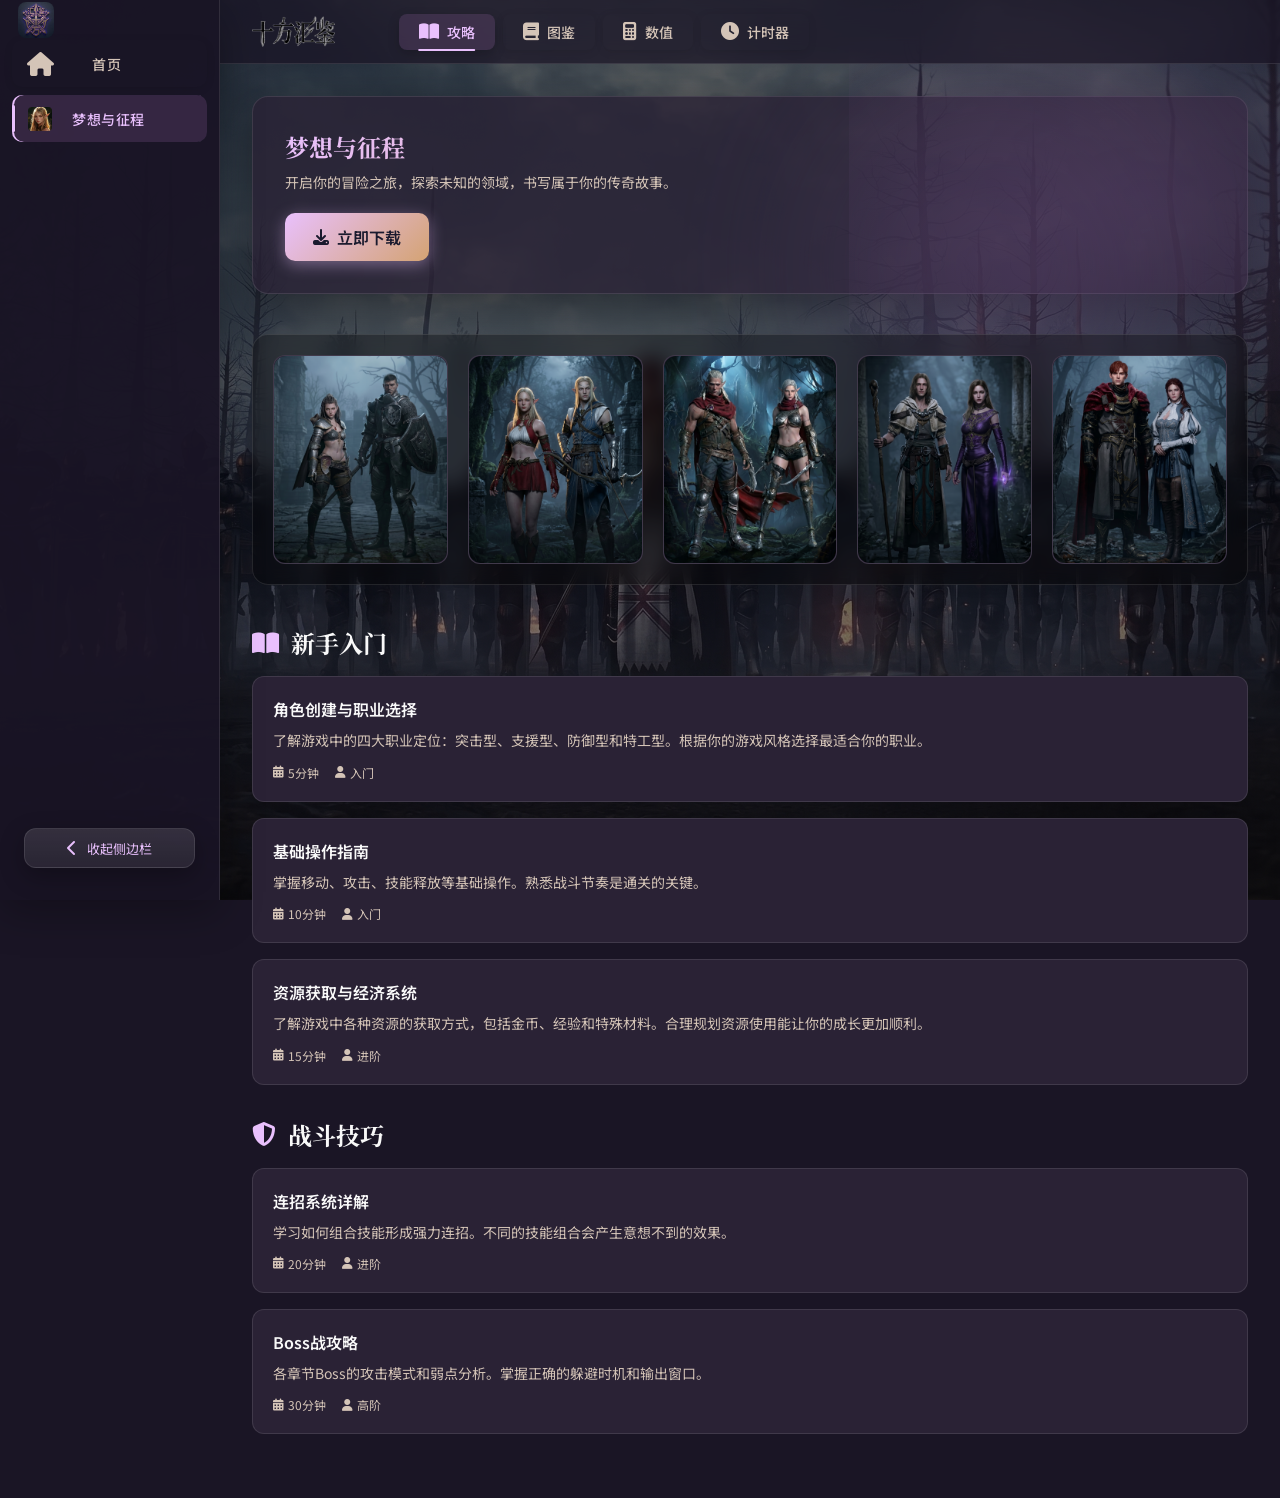
==== commit d9b42666: "Add files via upload" ====
--- a/dreams.html
+++ b/dreams.html
@@ -35,7 +35,6 @@
   <div class="sidebar-header">
     <div class="sidebar-logos">
       <img src="icon/logo.jpeg" alt="十方汇鉴" class="sidebar-logo-main">
-      <img src="icon/zw-logo.png" alt="十方汇鉴" class="sidebar-logo-secondary">
     </div>
   </div>
   
@@ -63,7 +62,7 @@
   <!-- 顶部导航 - 包含攻略、图鉴、数值、计时器 -->
   <header class="top-nav">
     <div class="top-nav-left">
-      <img src="icon/zw-logo.png" alt="十方汇鉴" class="top-nav-logo" id="pageTitle">
+      <img src="icon/zw-logo-wind.png" alt="十方汇鉴" class="top-nav-logo" id="pageTitle">
       
       <!-- 页面导航按钮 -->
       <nav class="page-nav" id="pageNav">
@@ -304,6 +303,11 @@
               <button class="filter-btn" data-value="魔斗士">魔斗士</button>
               <button class="filter-btn" data-value="野蛮人">野蛮人</button>
             </div>
+
+            <h4 class="filter-title">所在地图</h4>
+            <div class="filter-buttons" id="filter-map">
+              <button class="filter-btn active" data-value="全部">全部</button>
+            </div>
           </div>
 
           <!-- 统计信息 -->
@@ -359,13 +363,10 @@
             <div class="detail-section">
               <h4><i class="fas fa-location-dot" aria-hidden="true"></i> 掉落信息</h4>
               <div class="detail-row">
-                <span class="detail-label">掉落来源</span>
-                <span class="detail-value" id="detailSource"></span>
-              </div>
-              <div class="detail-row">
                 <span class="detail-label">所在地图</span>
                 <span class="detail-value" id="detailMap"></span>
               </div>
+              <div class="source-list" id="detailSource"></div>
             </div>
             <div class="detail-section" id="detailCraftSection" style="display: none;">
               <h4><i class="fas fa-hammer" aria-hidden="true"></i> 制作材料</h4>
--- a/styles.css
+++ b/styles.css
@@ -3279,7 +3279,6 @@
   background: var(--bg-secondary);
   border-radius: 8px;
   margin-bottom: 20px;
-  border: 1px solid rgba(255, 255, 255, 0.06);
 }
 
 .gallery-search:focus-within {
@@ -3324,6 +3323,26 @@
   margin-bottom: 16px;
 }
 
+#filter-map {
+  max-height: 120px;
+  overflow-y: auto;
+  scrollbar-width: thin;
+  scrollbar-color: var(--sidebar-border) transparent;
+}
+
+#filter-map::-webkit-scrollbar {
+  width: 4px;
+}
+
+#filter-map::-webkit-scrollbar-track {
+  background: transparent;
+}
+
+#filter-map::-webkit-scrollbar-thumb {
+  background: var(--sidebar-border);
+  border-radius: 2px;
+}
+
 .filter-btn {
   padding: 6px 12px;
   background: var(--bg-secondary);
@@ -3388,9 +3407,12 @@
 }
 
 .items-list {
-  max-height: calc(100vh - 280px);
+  width: 330px;
+  height: 621px;
+  padding: 8px;
   overflow-y: auto;
-  padding: 8px;
+  box-sizing: border-box;
+  display: auto;
 }
 
 .items-list::-webkit-scrollbar {
@@ -3416,6 +3438,8 @@
   transition: var(--transition);
   border: 1px solid transparent;
   will-change: transform;
+  min-height: 60px;
+  box-sizing: border-box;
 }
 
 .item-card:hover {
@@ -3443,6 +3467,7 @@
   justify-content: center;
   font-size: 20px;
   flex-shrink: 0;
+  box-sizing: border-box;
 }
 
 .item-icon.tier-common {
@@ -3477,6 +3502,10 @@
 .item-info {
   flex: 1;
   min-width: 0;
+  display: flex;
+  flex-direction: column;
+  justify-content: center;
+  gap: 4px;
 }
 
 .item-info h4 {
@@ -3675,6 +3704,63 @@
   word-break: break-word;
 }
 
+/* 怪物来源分组样式 */
+.source-group {
+  display: flex;
+  flex-direction: column;
+  gap: 4px;
+  padding: 8px 0;
+  border-bottom: 1px solid var(--sidebar-border);
+}
+
+.source-group:last-child {
+  border-bottom: none;
+}
+
+.source-map {
+  font-size: 12px;
+  color: var(--accent);
+  font-weight: 500;
+  display: flex;
+  align-items: center;
+  gap: 4px;
+}
+
+.source-map::before {
+  content: '📍';
+  font-size: 10px;
+}
+
+.source-monsters {
+  font-size: 13px;
+  color: var(--text-primary);
+  padding-left: 18px;
+  line-height: 1.5;
+}
+
+.theme-dream .source-map {
+  color: #e9c0fd;
+}
+
+.theme-dream .source-map::before {
+  content: '✦';
+}
+
+/* 怪物来源列表容器 */
+.source-list {
+  background: var(--bg-secondary);
+  border-radius: 8px;
+  padding: 8px 12px;
+}
+
+.source-list .source-group {
+  border-bottom-color: rgba(255, 255, 255, 0.08);
+}
+
+.source-list .source-group:last-child {
+  border-bottom: none;
+}
+
 .item-attrs {
   background: var(--bg-secondary);
   border-radius: 8px;
@@ -3827,6 +3913,7 @@
   font-size: 14px;
   outline: none;
   width: 100%;
+  box-shadow: none;
 }
 
 .gallery-search input::placeholder {
@@ -3837,37 +3924,6 @@
 .gallery-search input:focus::placeholder {
   color: var(--text-secondary);
   opacity: 0.6;
-}
-
-/* 选中项高亮动画 */
-.item-card {
-  display: flex;
-  align-items: center;
-  gap: 12px;
-  padding: 12px;
-  border-radius: 8px;
-  cursor: pointer;
-  transition: var(--transition);
-  border: 1px solid transparent;
-}
-
-.item-card:hover {
-  background: var(--bg-secondary);
-}
-
-.item-card.selected {
-  background: var(--sidebar-icon-bg);
-  border-color: var(--accent);
-}
-
-.theme-dream .item-card.selected {
-  background: rgba(115, 81, 134, 0.2);
-  border-color: #e9c0fd;
-}
-
-.item-card:focus {
-  outline: 2px solid var(--accent);
-  outline-offset: -2px;
 }
 
 /* 统计信息增强 */
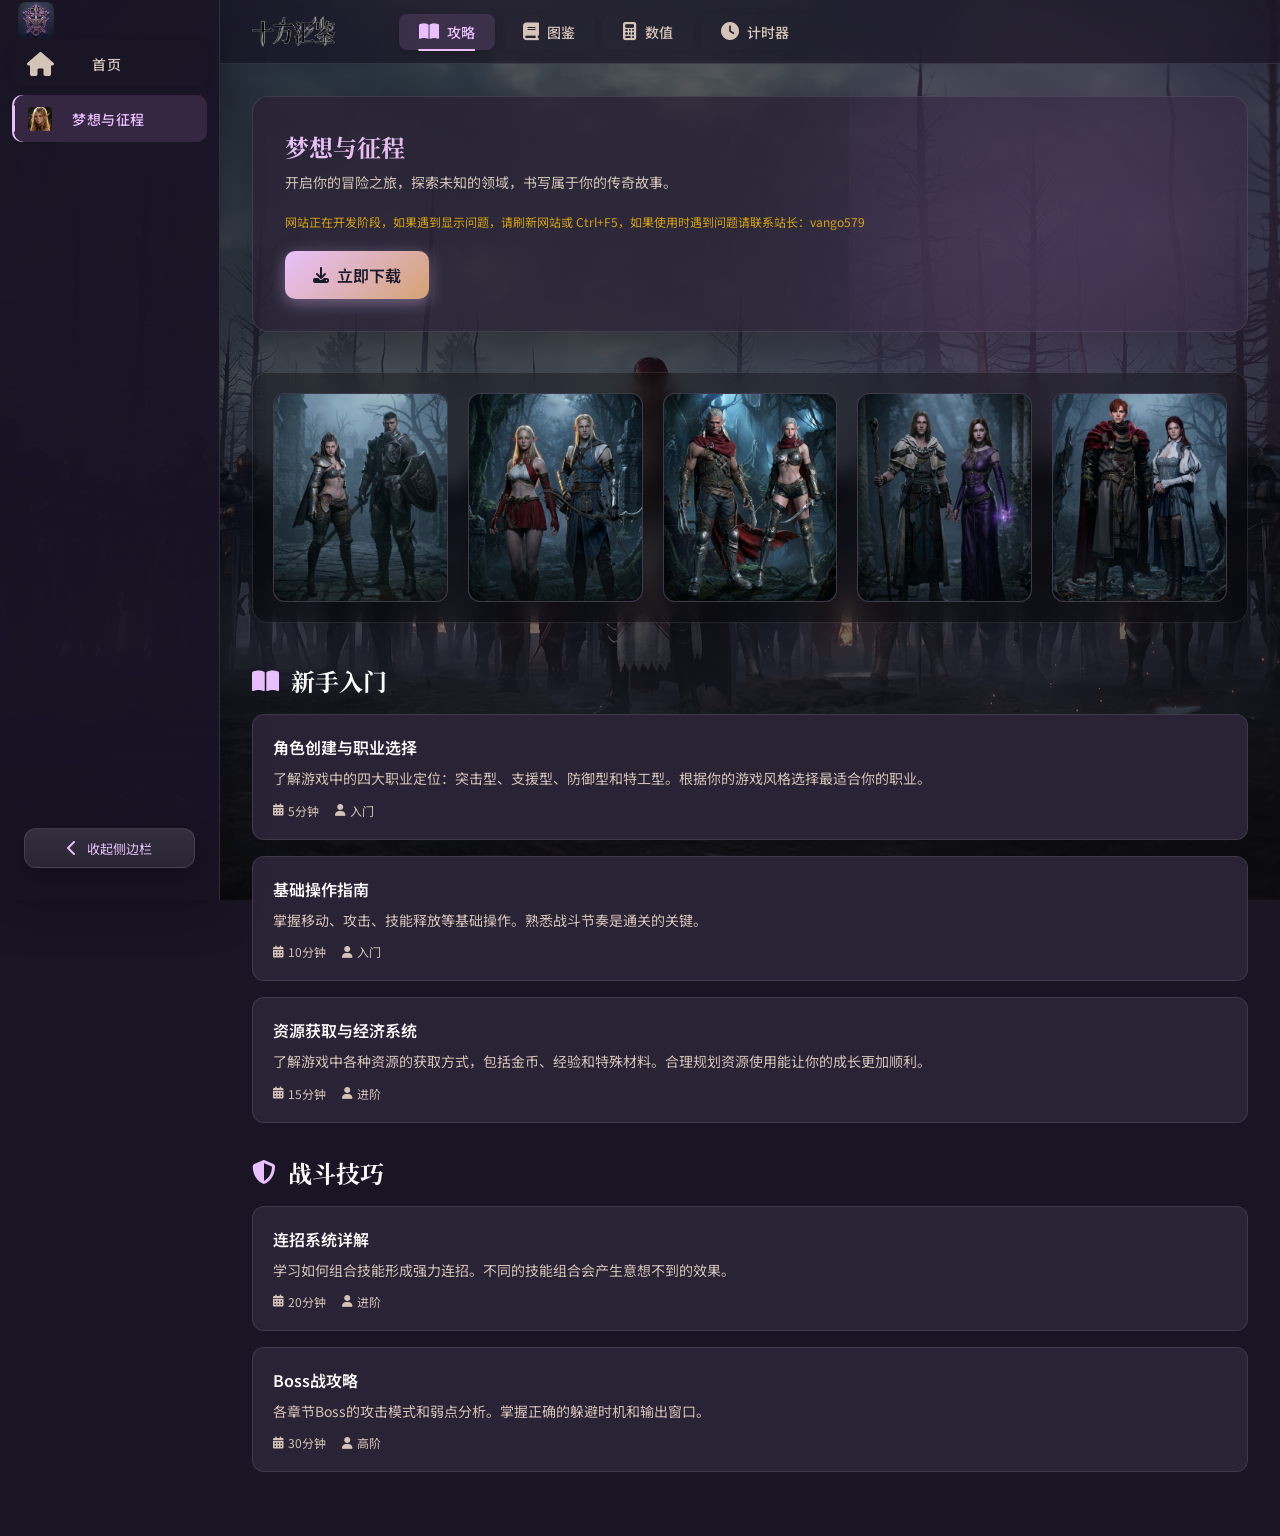
==== commit b413631b: "Add files via upload" ====
--- a/dreams.html
+++ b/dreams.html
@@ -98,6 +98,7 @@
         <div class="glow-effect glow-1"></div>
         <h2 class="hero-title">梦想与征程</h2>
         <p class="hero-subtitle">开启你的冒险之旅，探索未知的领域，书写属于你的传奇故事。</p>
+        <p class="hero-notice">网站正在开发阶段，如果遇到显示问题，请刷新网站或 Ctrl+F5，如果使用时遇到问题请联系站长：vango579</p>
         <div class="download-container">
           <button class="download-btn" id="downloadBtn">
             <i class="fas fa-download"></i> 立即下载
--- a/styles.css
+++ b/styles.css
@@ -849,6 +849,15 @@
   font-size: 14px;
   color: var(--text-secondary);
   margin: 0;
+  position: relative;
+  z-index: 1;
+  line-height: 1.5;
+}
+
+.hero-notice {
+  font-size: 12px;
+  color: rgba(255, 193, 7, 0.8);
+  margin-top: 12px;
   position: relative;
   z-index: 1;
   line-height: 1.5;
